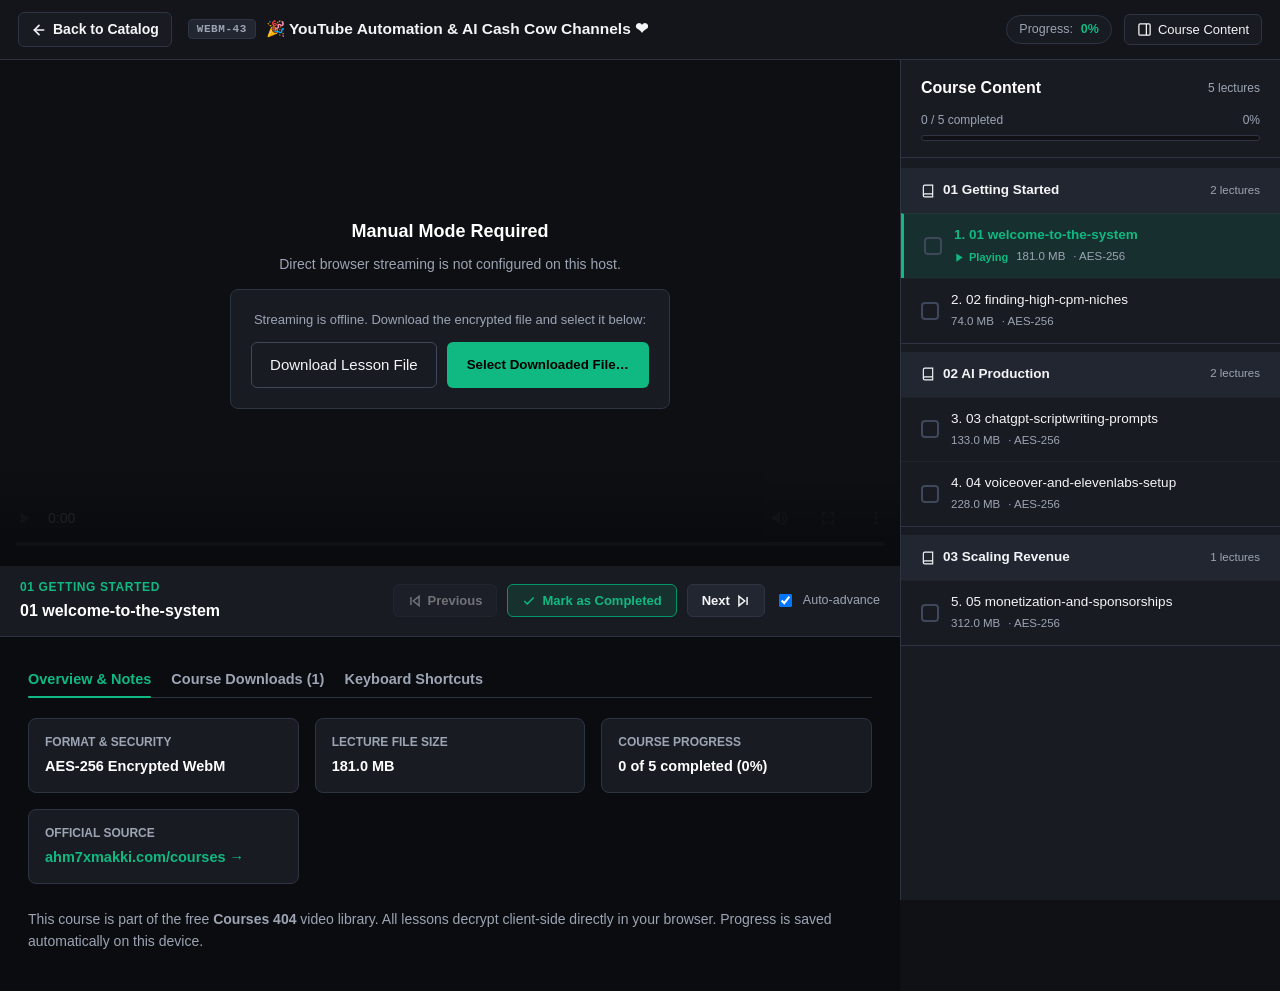
==== docs/course.html @ 55b6ac52 "Redesign library with Udemy-style course catalog, classroom player, and progress tracking" ====
<!doctype html>
<html lang="en">
<head>
<meta charset="utf-8">
<meta name="viewport" content="width=device-width, initial-scale=1">
<title>Course Player — Courses 404</title>
<meta name="description" content="Watch course lectures sequentially with curriculum tracking, auto-advance, and progress bars.">
<meta name="robots" content="noindex">
<link rel="icon" href="data:image/svg+xml,%3Csvg xmlns='http://www.w3.org/2000/svg' viewBox='0 0 64 64'%3E%3Crect width='64' height='64' rx='12' fill='%231c1b18'/%3E%3Ctext x='32' y='42' font-family='Georgia,serif' font-size='30' font-weight='bold' fill='%23ffffff' text-anchor='middle'%3E404%3C/text%3E%3C/svg%3E">

<style>
:root{
  --bg:#0f1115;
  --surface:#181b22;
  --surface-elevated:#222631;
  --surface-hover:#2b3140;
  --ink:#f4f5f7;
  --ink-muted:#9da5b4;
  --line:#2e3442;
  --line-strong:#3f475a;
  --accent:#10b981;
  --accent-dark:#059669;
  --accent-soft:rgba(16,185,129,0.14);
  --danger:#ef4444;
  --warning:#f59e0b;
  --radius:8px;
  --radius-lg:12px;
  --serif:"Iowan Old Style","Palatino Linotype",Palatino,Georgia,serif;
  --sans:-apple-system,BlinkMacSystemFont,"Segoe UI",Roboto,"Helvetica Neue",Arial,sans-serif;
  --mono:ui-monospace,"SF Mono",SFMono-Regular,Menlo,Consolas,monospace;
  --sidebar-w:380px;
}
*{box-sizing:border-box}
body{
  margin:0;background:var(--bg);color:var(--ink);
  font:15px/1.55 var(--sans);
  -webkit-font-smoothing:antialiased;
  min-height:100vh;display:flex;flex-direction:column;
  overflow-x:hidden;
}
a{color:var(--accent);text-decoration:none}
a:hover{text-decoration:underline}
button{font-family:inherit}

/* ── Top Header ─────────────────────────────────────────── */
.top-nav{
  background:#13151b;border-bottom:1px solid var(--line);
  position:sticky;top:0;z-index:40;height:60px;
  display:flex;align-items:center;padding:0 18px;gap:16px;
}
.back-link{
  display:inline-flex;align-items:center;gap:6px;
  color:var(--ink);font-weight:600;font-size:14px;
  padding:6px 12px;border-radius:6px;background:var(--surface);
  border:1px solid var(--line);transition:.15s;white-space:nowrap;
}
.back-link:hover{
  background:var(--surface-elevated);border-color:var(--ink-muted);
  text-decoration:none;color:#fff;
}
.course-title-wrap{
  flex:1;min-width:0;display:flex;align-items:center;gap:10px;
}
.course-tag-badge{
  font:600 11px var(--mono);text-transform:uppercase;letter-spacing:.05em;
  background:var(--surface-elevated);color:var(--ink-muted);
  padding:3px 8px;border-radius:4px;border:1px solid var(--line);white-space:nowrap;
}
.top-course-title{
  font-size:15.5px;font-weight:600;color:var(--ink);
  white-space:nowrap;overflow:hidden;text-overflow:ellipsis;
}
.header-actions{
  display:flex;align-items:center;gap:12px;
}
.progress-pill{
  display:inline-flex;align-items:center;gap:8px;
  background:var(--surface);border:1px solid var(--line);
  border-radius:20px;padding:4px 12px;font-size:12.5px;color:var(--ink-muted);
}
.progress-pill strong{color:var(--accent);font-weight:600}
.btn-toggle-sidebar{
  background:var(--surface);border:1px solid var(--line);
  color:var(--ink);border-radius:6px;padding:7px 12px;
  font-size:13px;font-weight:500;cursor:pointer;display:inline-flex;
  align-items:center;gap:6px;transition:.15s;
}
.btn-toggle-sidebar:hover{background:var(--surface-elevated);border-color:var(--line-strong)}

/* ── Main Layout ────────────────────────────────────────── */
.classroom-container{
  display:flex;flex:1;min-height:calc(100vh - 60px);
}
.classroom-main{
  flex:1;min-width:0;display:flex;flex-direction:column;
  background:#0a0c10;
}
.player-viewport{
  position:relative;background:#000;
  width:100%;aspect-ratio:16/9;max-height:75vh;
  display:flex;align-items:center;justify-content:center;
}
#videoPlayer{
  width:100%;height:100%;max-height:75vh;background:#000;
  outline:none;display:block;
}

/* ── Player Overlays & States ───────────────────────────── */
.player-overlay{
  position:absolute;inset:0;background:rgba(10,12,16,0.92);
  display:flex;flex-direction:column;align-items:center;
  justify-content:center;padding:24px;text-align:center;
  z-index:20;
}
.player-overlay[hidden]{display:none !important}
.loader-spinner{
  width:44px;height:44px;border:3px solid var(--line);
  border-top-color:var(--accent);border-radius:50%;
  animation:spin 0.8s linear infinite;margin-bottom:16px;
}
@keyframes spin{to{transform:rotate(360deg)}}
.overlay-title{font-size:18px;font-weight:600;margin-bottom:8px;color:#fff}
.overlay-msg{color:var(--ink-muted);font-size:14px;max-width:500px;margin-bottom:14px}
.overlay-pbar{
  width:min(400px,90%);height:8px;background:var(--surface);
  border-radius:6px;overflow:hidden;border:1px solid var(--line);
}
.overlay-pbar-fill{height:100%;width:0%;background:var(--accent);transition:width .2s}

/* Auto next countdown overlay */
.countdown-box{
  background:var(--surface);border:1px solid var(--line-strong);
  padding:24px 30px;border-radius:var(--radius-lg);max-width:440px;
  box-shadow:0 12px 36px rgba(0,0,0,0.5);text-align:center;
}
.countdown-num{font-size:38px;font-weight:700;color:var(--accent);margin:10px 0}
.countdown-actions{display:flex;justify-content:center;gap:12px;margin-top:18px}
.btn-primary{
  background:var(--accent);color:#000;border:0;
  font-weight:600;padding:10px 20px;border-radius:6px;cursor:pointer;
  transition:.15s;
}
.btn-primary:hover{background:#1fd298}
.btn-secondary{
  background:transparent;color:var(--ink);border:1px solid var(--line-strong);
  padding:10px 18px;border-radius:6px;cursor:pointer;transition:.15s;
}
.btn-secondary:hover{border-color:var(--ink-muted);color:#fff}

/* Manual decrypt file picker */
.manual-box{
  background:var(--surface);border:1px solid var(--line);
  padding:20px;border-radius:var(--radius);max-width:480px;text-align:center;
}
.manual-box input[type="file"]{display:none}

/* ── Player Control Toolbar ─────────────────────────────── */
.player-controls-bar{
  background:var(--surface);border-bottom:1px solid var(--line);
  padding:12px 20px;display:flex;align-items:center;
  justify-content:space-between;gap:12px;flex-wrap:wrap;
}
.current-lesson-header{
  min-width:240px;flex:1;
}
.current-lesson-sec{
  font-size:12px;font-weight:600;text-transform:uppercase;letter-spacing:.05em;
  color:var(--accent);margin-bottom:2px;
}
.current-lesson-name{
  font-size:16px;font-weight:700;color:#fff;
  white-space:nowrap;overflow:hidden;text-overflow:ellipsis;
}
.toolbar-actions{
  display:flex;align-items:center;gap:10px;flex-wrap:wrap;
}
.btn-nav{
  background:var(--surface-elevated);border:1px solid var(--line);
  color:var(--ink);padding:8px 14px;border-radius:6px;font-size:13px;
  font-weight:600;cursor:pointer;display:inline-flex;align-items:center;
  gap:6px;transition:.15s;
}
.btn-nav:hover:not(:disabled){
  background:var(--surface-hover);border-color:var(--line-strong);color:#fff;
}
.btn-nav:disabled{opacity:.4;cursor:not-allowed}
.btn-complete-toggle{
  background:var(--accent-soft);border:1px solid var(--accent-dark);
  color:var(--accent);padding:8px 14px;border-radius:6px;font-size:13px;
  font-weight:600;cursor:pointer;display:inline-flex;align-items:center;
  gap:6px;transition:.15s;
}
.btn-complete-toggle.is-done{
  background:var(--accent);color:#000;border-color:var(--accent);
}
.autoplay-toggle{
  display:inline-flex;align-items:center;gap:8px;font-size:12.5px;
  color:var(--ink-muted);cursor:pointer;user-select:none;
}
.autoplay-toggle input{cursor:pointer}

/* ── Under-Video Content Area ───────────────────────────── */
.lesson-meta-area{
  padding:24px 28px;max-width:1100px;
}
.tab-nav{
  display:flex;gap:20px;border-bottom:1px solid var(--line);
  margin-bottom:20px;
}
.tab-btn{
  background:none;border:none;color:var(--ink-muted);
  padding:10px 0;font-size:14.5px;font-weight:600;cursor:pointer;
  position:relative;transition:.15s;
}
.tab-btn.active{color:var(--accent)}
.tab-btn.active::after{
  content:"";position:absolute;bottom:-1px;left:0;right:0;
  height:2px;background:var(--accent);border-radius:2px;
}
.tab-pane{display:none}
.tab-pane.active{display:block}

.info-grid{
  display:grid;grid-template-columns:repeat(auto-fit,minmax(200px,1fr));gap:16px;
  margin-bottom:24px;
}
.info-card{
  background:var(--surface);border:1px solid var(--line);
  border-radius:var(--radius);padding:14px 16px;
}
.info-card .lbl{font-size:12px;color:var(--ink-muted);text-transform:uppercase;font-weight:600}
.info-card .val{font-size:14.5px;font-weight:600;margin-top:4px;color:#fff}

.resources-list{
  display:flex;flex-direction:column;gap:10px;
}
.resource-item{
  display:flex;align-items:center;justify-content:space-between;
  background:var(--surface);border:1px solid var(--line);border-radius:var(--radius);
  padding:12px 16px;gap:12px;
}
.resource-name{font-weight:500;color:var(--ink)}
.resource-size{font-size:12px;color:var(--ink-muted)}

.shortcuts-table{
  width:100%;border-collapse:collapse;font-size:13.5px;
}
.shortcuts-table td{padding:8px 0;border-bottom:1px solid var(--line)}
.kbd{
  display:inline-block;padding:3px 8px;font-family:var(--mono);
  font-size:11.5px;font-weight:600;background:var(--surface-elevated);
  border:1px solid var(--line-strong);border-radius:4px;color:#fff;
}

/* ── Curriculum Sidebar ─────────────────────────────────── */
.classroom-sidebar{
  width:var(--sidebar-w);background:var(--surface);
  border-left:1px solid var(--line);display:flex;flex-direction:column;
  position:sticky;top:60px;height:calc(100vh - 60px);
  transition:margin-right .25s ease;
}
.classroom-sidebar.collapsed{
  margin-right:calc(-1 * var(--sidebar-w));
}
.sidebar-header{
  padding:16px 20px;border-bottom:1px solid var(--line);
  background:var(--surface);z-index:10;
}
.sidebar-title{
  font-size:16px;font-weight:700;margin:0 0 8px;color:#fff;
  display:flex;align-items:center;justify-content:space-between;
}
.sidebar-progress{
  margin-top:10px;
}
.sidebar-progress-label{
  display:flex;justify-content:space-between;font-size:12px;color:var(--ink-muted);
  margin-bottom:6px;
}
.sidebar-progress-bar{
  height:6px;background:var(--bg);border-radius:4px;overflow:hidden;
  border:1px solid var(--line);
}
.sidebar-progress-fill{
  height:100%;background:var(--accent);width:0%;transition:width .3s;
}

.curriculum-list{
  flex:1;overflow-y:auto;padding:10px 0;
}
.section-group{
  margin-bottom:8px;border-bottom:1px solid var(--line);
}
.section-head{
  padding:12px 20px;background:var(--surface-elevated);
  font-weight:600;font-size:13.5px;color:var(--ink);
  display:flex;align-items:center;justify-content:space-between;
  cursor:pointer;user-select:none;
}
.section-head:hover{background:var(--surface-hover)}
.section-head-title{
  display:flex;align-items:center;gap:8px;
}
.section-head-count{
  font-size:11.5px;color:var(--ink-muted);font-weight:normal;
}

.lesson-items{
  list-style:none;margin:0;padding:0;
}
.lesson-item{
  display:flex;align-items:center;gap:12px;padding:12px 20px;
  border-top:1px solid rgba(255,255,255,0.03);cursor:pointer;
  transition:background .15s;position:relative;
}
.lesson-item:hover{
  background:var(--surface-elevated);
}
.lesson-item.active{
  background:rgba(16,185,129,0.12);border-left:3px solid var(--accent);
}
.lesson-item.active .lesson-title{
  color:var(--accent);font-weight:600;
}

/* Checkbox */
.lesson-chk{
  width:18px;height:18px;border-radius:4px;
  border:2px solid var(--line-strong);background:transparent;
  display:flex;align-items:center;justify-content:center;
  cursor:pointer;flex-shrink:0;transition:.15s;
}
.lesson-chk:hover{border-color:var(--accent)}
.lesson-chk.checked{
  background:var(--accent);border-color:var(--accent);
}
.lesson-chk.checked svg{display:block}
.lesson-chk svg{display:none;width:12px;height:12px;stroke:#000;stroke-width:3}

.lesson-info{
  flex:1;min-width:0;
}
.lesson-title{
  font-size:13.5px;color:var(--ink);word-break:break-word;
  line-height:1.4;
}
.lesson-meta{
  font-size:11.5px;color:var(--ink-muted);margin-top:3px;
  display:flex;gap:8px;align-items:center;
}
.lesson-playing-badge{
  display:none;color:var(--accent);font-size:11px;font-weight:600;
}
.lesson-item.active .lesson-playing-badge{
  display:inline-flex;align-items:center;gap:4px;
}

/* Responsive */
@media(max-width:960px){
  .classroom-container{flex-direction:column}
  .classroom-sidebar{
    width:100%;height:auto;position:static;border-left:none;
    border-top:1px solid var(--line);
  }
  .classroom-sidebar.collapsed{display:none;margin-right:0}
  .btn-toggle-sidebar{display:none}
}
</style>
</head>
<body>

<!-- ═══════════ TOP NAVIGATION ═══════════ -->
<header class="top-nav">
  <a class="back-link" href="library.html" id="backLink">
    <svg width="16" height="16" viewBox="0 0 24 24" fill="none" stroke="currentColor" stroke-width="2.5" stroke-linecap="round" stroke-linejoin="round"><line x1="19" y1="12" x2="5" y2="12"></line><polyline points="12 19 5 12 12 5"></polyline></svg>
    Back to Catalog
  </a>
  <div class="course-title-wrap">
    <span class="course-tag-badge" id="courseTagBadge">Course</span>
    <div class="top-course-title" id="courseTitleHeader">Loading course…</div>
  </div>
  <div class="header-actions">
    <div class="progress-pill" id="headerProgressPill">
      <span>Progress:</span>
      <strong id="headerProgressPct">0%</strong>
    </div>
    <button class="btn-toggle-sidebar" id="toggleSidebarBtn" title="Toggle curriculum sidebar">
      <svg width="15" height="15" viewBox="0 0 24 24" fill="none" stroke="currentColor" stroke-width="2"><rect x="3" y="3" width="18" height="18" rx="2"></rect><line x1="15" y1="3" x2="15" y2="21"></line></svg>
      Course Content
    </button>
  </div>
</header>

<!-- ═══════════ CLASSROOM ENVIRONMENT ═══════════ -->
<div class="classroom-container">

  <!-- Left: Player Stage & Lesson Info -->
  <main class="classroom-main">
    <div class="player-viewport" id="playerViewport">
      <video id="videoPlayer" controls playsinline controlslist="nodownload"></video>

      <!-- Status / Decrypting Overlay -->
      <div class="player-overlay" id="playerOverlay" hidden>
        <div class="loader-spinner" id="overlaySpinner"></div>
        <div class="overlay-title" id="overlayTitle">Opening lesson…</div>
        <div class="overlay-msg" id="overlayMsg">Preparing playback</div>
        <div class="overlay-pbar" id="overlayPbar" hidden>
          <div class="overlay-pbar-fill" id="overlayPbarFill"></div>
        </div>

        <!-- Manual fallback picker -->
        <div class="manual-box" id="manualBox" hidden>
          <p style="margin:0 0 12px;font-size:13px;color:var(--ink-muted)">
            Streaming is offline. Download the encrypted file and select it below:
          </p>
          <div style="display:flex;gap:10px;justify-content:center;flex-wrap:wrap">
            <a class="btn-secondary" id="manualDlLink" href="#" download>Download Lesson File</a>
            <button class="btn-primary" id="manualOpenBtn">Select Downloaded File…</button>
          </div>
          <input type="file" id="filePicker" accept=".enc,application/octet-stream">
        </div>
      </div>

      <!-- Auto Next Countdown Overlay -->
      <div class="player-overlay" id="nextCountdownOverlay" hidden>
        <div class="countdown-box">
          <div style="font-size:12px;font-weight:600;letter-spacing:.08em;text-transform:uppercase;color:var(--accent)">Up Next</div>
          <div style="font-size:17px;font-weight:700;color:#fff;margin:6px 0" id="countdownNextTitle">Next Lesson Title</div>
          <div class="countdown-num" id="countdownSeconds">5</div>
          <div class="countdown-actions">
            <button class="btn-primary" id="btnPlayNow">Play Now</button>
            <button class="btn-secondary" id="btnCancelNext">Stay on This Lesson</button>
          </div>
        </div>
      </div>
    </div>

    <!-- Control Toolbar -->
    <div class="player-controls-bar">
      <div class="current-lesson-header">
        <div class="current-lesson-sec" id="currentSectionName">Section</div>
        <div class="current-lesson-name" id="currentLessonTitle">Select a lesson to begin</div>
      </div>
      <div class="toolbar-actions">
        <button class="btn-nav" id="btnPrevLesson" title="Previous lesson (P)">
          <svg width="14" height="14" viewBox="0 0 24 24" fill="none" stroke="currentColor" stroke-width="2.5"><polygon points="19 20 9 12 19 4 19 20"></polygon><line x1="5" y1="19" x2="5" y2="5"></line></svg>
          Previous
        </button>
        <button class="btn-complete-toggle" id="btnCompleteToggle">
          <svg width="14" height="14" viewBox="0 0 24 24" fill="none" stroke="currentColor" stroke-width="2.5"><polyline points="20 6 9 17 4 12"></polyline></svg>
          <span id="completeToggleText">Mark as Completed</span>
        </button>
        <button class="btn-nav" id="btnNextLesson" title="Next lesson (N)">
          Next
          <svg width="14" height="14" viewBox="0 0 24 24" fill="none" stroke="currentColor" stroke-width="2.5"><polygon points="5 4 15 12 5 20 5 4"></polygon><line x1="19" y1="5" x2="19" y2="19"></line></svg>
        </button>
        <label class="autoplay-toggle" title="Automatically advance to the next lecture when this one ends">
          <input type="checkbox" id="chkAutoplay" checked>
          <span>Auto-advance</span>
        </label>
      </div>
    </div>

    <!-- Under Video Tabbed Content -->
    <div class="lesson-meta-area">
      <nav class="tab-nav">
        <button class="tab-btn active" data-tab="overview">Overview &amp; Notes</button>
        <button class="tab-btn" data-tab="resources">Course Downloads (<span id="resCount">0</span>)</button>
        <button class="tab-btn" data-tab="shortcuts">Keyboard Shortcuts</button>
      </nav>

      <div class="tab-pane active" id="tab-overview">
        <div class="info-grid">
          <div class="info-card">
            <div class="lbl">Format &amp; Security</div>
            <div class="val" id="metaEncryption">AES-256 Encrypted WebM</div>
          </div>
          <div class="info-card">
            <div class="lbl">Lecture File Size</div>
            <div class="val" id="metaFileSize">—</div>
          </div>
          <div class="info-card">
            <div class="lbl">Course Progress</div>
            <div class="val" id="metaProgressRatio">0 of 0 completed</div>
          </div>
          <div class="info-card">
            <div class="lbl">Official Source</div>
            <div class="val"><a href="https://ahm7xmakki.com/courses" target="_blank" rel="noopener">ahm7xmakki.com/courses &rarr;</a></div>
          </div>
        </div>
        <p style="color:var(--ink-muted);font-size:14px;line-height:1.6">
          This course is part of the free <strong>Courses 404</strong> video library. All lessons decrypt client-side directly in your browser. Progress is saved automatically on this device.
        </p>
      </div>

      <div class="tab-pane" id="tab-resources">
        <div class="resources-list" id="resourcesList">
          <p style="color:var(--ink-muted)">No additional attachments in this course batch.</p>
        </div>
      </div>

      <div class="tab-pane" id="tab-shortcuts">
        <table class="shortcuts-table">
          <tbody>
            <tr><td>Play / Pause</td><td><span class="kbd">Space</span> or <span class="kbd">K</span></td></tr>
            <tr><td>Seek Backward 5 seconds</td><td><span class="kbd">&larr;</span> or <span class="kbd">J</span></td></tr>
            <tr><td>Seek Forward 5 seconds</td><td><span class="kbd">&rarr;</span> or <span class="kbd">L</span></td></tr>
            <tr><td>Next Lesson</td><td><span class="kbd">Shift</span> + <span class="kbd">N</span></td></tr>
            <tr><td>Previous Lesson</td><td><span class="kbd">Shift</span> + <span class="kbd">P</span></td></tr>
            <tr><td>Toggle Fullscreen</td><td><span class="kbd">F</span></td></tr>
            <tr><td>Mute / Unmute</td><td><span class="kbd">M</span></td></tr>
          </tbody>
        </table>
      </div>
    </div>
  </main>

  <!-- Right: Course Content Curriculum Sidebar -->
  <aside class="classroom-sidebar" id="sidebar">
    <div class="sidebar-header">
      <div class="sidebar-title">
        <span>Course Content</span>
        <span style="font-size:12px;color:var(--ink-muted);font-weight:normal" id="sidebarLectureCount">0 lectures</span>
      </div>
      <div class="sidebar-progress">
        <div class="sidebar-progress-label">
          <span id="sidebarProgressText">0 / 0 completed</span>
          <span id="sidebarProgressPctText">0%</span>
        </div>
        <div class="sidebar-progress-bar">
          <div class="sidebar-progress-fill" id="sidebarProgressFill"></div>
        </div>
      </div>
    </div>
    <div class="curriculum-list" id="curriculumList">
      <!-- Generated section groups & lessons -->
    </div>
  </aside>

</div>

<!-- Dependencies -->
<script src="player-engine.js"></script>
<script src="auth.js"></script>
<script src="proxy.js"></script>
<script src="site-config.js"></script>

<script>
"use strict";

const PROXY = (typeof window.MEDIA_PROXY === "string" && /^https:\/\//.test(window.MEDIA_PROXY))
  ? window.MEDIA_PROXY.replace(/\/+$/, "") : null;

const DEMO_MODE = new URLSearchParams(location.search).get("demo") === "1";
const DEMO_AUTH = { configured: true, key: "demo:demo" };
const AUTH = DEMO_MODE ? DEMO_AUTH : (window.SITE_AUTH || { configured: false });
const creds = (AUTH.configured && typeof AUTH.key === "string" && AUTH.key) || null;

const API = "https://api.github.com";
const MAX_PAGES = 10;

/* DOM elements */
const videoPlayer = document.getElementById("videoPlayer");
const playerOverlay = document.getElementById("playerOverlay");
const overlayTitle = document.getElementById("overlayTitle");
const overlayMsg = document.getElementById("overlayMsg");
const overlaySpinner = document.getElementById("overlaySpinner");
const overlayPbar = document.getElementById("overlayPbar");
const overlayPbarFill = document.getElementById("overlayPbarFill");
const manualBox = document.getElementById("manualBox");
const manualDlLink = document.getElementById("manualDlLink");
const manualOpenBtn = document.getElementById("manualOpenBtn");
const filePicker = document.getElementById("filePicker");

const nextCountdownOverlay = document.getElementById("nextCountdownOverlay");
const countdownNextTitle = document.getElementById("countdownNextTitle");
const countdownSeconds = document.getElementById("countdownSeconds");
const btnPlayNow = document.getElementById("btnPlayNow");
const btnCancelNext = document.getElementById("btnCancelNext");

const courseTagBadge = document.getElementById("courseTagBadge");
const courseTitleHeader = document.getElementById("courseTitleHeader");
const headerProgressPct = document.getElementById("headerProgressPct");
const currentSectionName = document.getElementById("currentSectionName");
const currentLessonTitle = document.getElementById("currentLessonTitle");
const btnPrevLesson = document.getElementById("btnPrevLesson");
const btnNextLesson = document.getElementById("btnNextLesson");
const btnCompleteToggle = document.getElementById("btnCompleteToggle");
const completeToggleText = document.getElementById("completeToggleText");
const chkAutoplay = document.getElementById("chkAutoplay");

const sidebar = document.getElementById("sidebar");
const toggleSidebarBtn = document.getElementById("toggleSidebarBtn");
const sidebarLectureCount = document.getElementById("sidebarLectureCount");
const sidebarProgressText = document.getElementById("sidebarProgressText");
const sidebarProgressPctText = document.getElementById("sidebarProgressPctText");
const sidebarProgressFill = document.getElementById("sidebarProgressFill");
const curriculumList = document.getElementById("curriculumList");
const backLink = document.getElementById("backLink");

const metaEncryption = document.getElementById("metaEncryption");
const metaFileSize = document.getElementById("metaFileSize");
const metaProgressRatio = document.getElementById("metaProgressRatio");
const resourcesList = document.getElementById("resourcesList");
const resCount = document.getElementById("resCount");

/* State */
let activeCourse = null;
let activeSections = [];
let flatLessons = [];
let currentLessonIndex = -1;
let countdownTimer = null;

function setOverlay(title, msg, pct, showSpinner) {
  playerOverlay.hidden = false;
  overlayTitle.textContent = title || "";
  overlayMsg.textContent = msg || "";
  overlaySpinner.style.display = showSpinner ? "block" : "none";
  if (typeof pct === "number" && pct >= 0) {
    overlayPbar.hidden = false;
    overlayPbarFill.style.width = pct + "%";
  } else {
    overlayPbar.hidden = true;
  }
}

function hideOverlay() {
  playerOverlay.hidden = true;
  manualBox.hidden = true;
}

/* ═══════════════ PLAYBACK & AUTO-ADVANCE ═══════════════ */

async function playLessonAtIndex(index, autoPlayImmediately) {
  if (index < 0 || index >= flatLessons.length) return;
  currentLessonIndex = index;
  cancelNextCountdown();

  const lesson = flatLessons[index];
  const asset = lesson.asset;

  // Update UI headers
  currentSectionName.textContent = lesson.rawFolder ? lesson.rawFolder.replace(/_+/g, " ") : "Course Lecture " + (index + 1);
  currentLessonTitle.textContent = lesson.title;
  document.title = lesson.title + " — Courses 404";
  metaFileSize.textContent = lesson.sizeText;
  metaEncryption.textContent = asset.enc ? "AES-256 Encrypted WebM" : "Standard WebM";

  // Update nav buttons
  btnPrevLesson.disabled = (index === 0);
  btnNextLesson.disabled = (index === flatLessons.length - 1);

  // Update completion button state
  updateCompletionButton();

  // Highlight active lesson in sidebar playlist
  updateSidebarActiveItem();

  // Save last played
  CourseEngine.setLastPlayed(activeCourse.tag, asset.name, 0);

  // Ready video
  videoPlayer.pause();
  videoPlayer.removeAttribute("src");

  // Unencrypted video stream directly
  if (!asset.enc) {
    hideOverlay();
    videoPlayer.src = asset.browser_download_url;
    if (autoPlayImmediately !== false) {
      videoPlayer.play().catch(function () {});
    }
    return;
  }

  // Encrypted asset — check cache first
  const cacheKey = asset.name + "|" + asset.browser_download_url;
  if (CourseEngine.blobCache.has(cacheKey)) {
    const hit = CourseEngine.blobCache.get(cacheKey);
    CourseEngine.blobCache.delete(cacheKey);
    CourseEngine.blobCache.set(cacheKey, hit);
    hideOverlay();
    videoPlayer.src = hit.url;
    if (autoPlayImmediately !== false) {
      videoPlayer.play().catch(function () {});
    }
    return;
  }

  // Demo bytes check
  if (DEMO_MODE) {
    setOverlay("Decrypting Lesson…", "Sample video decrypting locally", 50, true);
    try {
      const buf = CourseEngine.b64ToBytes(DEMO_ENC_DATA);
      const plain = await CourseEngine.decryptEnc(buf, creds);
      const blob = new Blob([plain], { type: "video/webm" });
      const blobUrl = CourseEngine.cachePut(cacheKey, blob);
      hideOverlay();
      videoPlayer.src = blobUrl;
      if (autoPlayImmediately !== false) videoPlayer.play().catch(function () {});
    } catch (err) {
      setOverlay("Decryption error", err.message, -1, false);
    }
    return;
  }

  // Streaming via Proxy
  if (PROXY) {
    setOverlay("Downloading & Decrypting…", "Fetching lesson via media proxy…", 0, true);
    try {
      const buf = await CourseEngine.fetchWithProgress(
        PROXY + "?url=" + encodeURIComponent(asset.browser_download_url),
        function (pct) {
          setOverlay("Downloading & Decrypting…", "Downloaded " + pct + "% — decrypting in browser", pct, true);
        }
      );
      if (!creds) throw new Error("Encryption key missing");
      const plain = await CourseEngine.decryptEnc(buf, creds);
      if (!CourseEngine.isWebM(plain)) throw new Error("Corrupted or invalid WebM file");
      const blob = new Blob([plain], { type: "video/webm" });
      const blobUrl = CourseEngine.cachePut(cacheKey, blob);
      hideOverlay();
      videoPlayer.src = blobUrl;
      if (autoPlayImmediately !== false) videoPlayer.play().catch(function () {});
    } catch (err) {
      offerManualDecrypt(asset, err.message);
    }
    return;
  }

  // Offline / Manual Mode
  offerManualDecrypt(asset, "Direct browser streaming is not configured on this host.");
}

function offerManualDecrypt(asset, reason) {
  setOverlay("Manual Mode Required", reason, -1, false);
  manualBox.hidden = false;
  manualDlLink.href = asset.browser_download_url;
  manualDlLink.setAttribute("download", asset.name);
}

manualOpenBtn.addEventListener("click", function () { filePicker.click(); });
filePicker.addEventListener("change", async function () {
  const f = filePicker.files && filePicker.files[0];
  filePicker.value = "";
  if (!f || currentLessonIndex < 0) return;
  const asset = flatLessons[currentLessonIndex].asset;
  setOverlay("Decrypting selected file…", "Decrypting " + f.name + "…", 50, true);
  try {
    const buf = await f.arrayBuffer();
    const plain = await CourseEngine.decryptEnc(buf, creds);
    if (!CourseEngine.isWebM(plain)) throw new Error("Selected file is not valid decrypted WebM");
    const blob = new Blob([plain], { type: "video/webm" });
    const cacheKey = asset.name + "|" + asset.browser_download_url;
    const blobUrl = CourseEngine.cachePut(cacheKey, blob);
    hideOverlay();
    videoPlayer.src = blobUrl;
    videoPlayer.play().catch(function () {});
  } catch (err) {
    setOverlay("Could not decrypt file", err.message, -1, false);
    manualBox.hidden = false;
  }
});

/* Auto-advance countdown on video end */
videoPlayer.addEventListener("ended", function () {
  if (currentLessonIndex >= 0) {
    const asset = flatLessons[currentLessonIndex].asset;
    CourseEngine.setLessonCompleted(activeCourse.tag, asset.name, true);
    updateCompletionButton();
    renderCurriculumCheckboxes();
    updateProgressUI();
  }

  if (chkAutoplay.checked && currentLessonIndex + 1 < flatLessons.length) {
    startNextCountdown();
  }
});

// Auto-check as completed if reached > 90%
videoPlayer.addEventListener("timeupdate", function () {
  if (!videoPlayer.duration || currentLessonIndex < 0) return;
  if (videoPlayer.currentTime / videoPlayer.duration > 0.92) {
    const asset = flatLessons[currentLessonIndex].asset;
    const prog = CourseEngine.getCourseProgress(activeCourse.tag);
    if (!prog.completed.includes(asset.name)) {
      CourseEngine.setLessonCompleted(activeCourse.tag, asset.name, true);
      updateCompletionButton();
      renderCurriculumCheckboxes();
      updateProgressUI();
    }
  }
});

function startNextCountdown() {
  const nextLesson = flatLessons[currentLessonIndex + 1];
  countdownNextTitle.textContent = nextLesson.title;
  let sec = 5;
  countdownSeconds.textContent = sec;
  nextCountdownOverlay.hidden = false;

  countdownTimer = setInterval(function () {
    sec--;
    countdownSeconds.textContent = sec;
    if (sec <= 0) {
      cancelNextCountdown();
      playLessonAtIndex(currentLessonIndex + 1, true);
    }
  }, 1000);
}

function cancelNextCountdown() {
  if (countdownTimer) {
    clearInterval(countdownTimer);
    countdownTimer = null;
  }
  nextCountdownOverlay.hidden = true;
}

btnPlayNow.addEventListener("click", function () {
  cancelNextCountdown();
  if (currentLessonIndex + 1 < flatLessons.length) {
    playLessonAtIndex(currentLessonIndex + 1, true);
  }
});

btnCancelNext.addEventListener("click", cancelNextCountdown);

/* ═══════════════ NAVIGATION & COMPLETION CONTROLS ═══════════════ */

btnPrevLesson.addEventListener("click", function () {
  if (currentLessonIndex > 0) playLessonAtIndex(currentLessonIndex - 1, true);
});

btnNextLesson.addEventListener("click", function () {
  if (currentLessonIndex + 1 < flatLessons.length) playLessonAtIndex(currentLessonIndex + 1, true);
});

btnCompleteToggle.addEventListener("click", function () {
  if (currentLessonIndex < 0) return;
  const asset = flatLessons[currentLessonIndex].asset;
  const prog = CourseEngine.getCourseProgress(activeCourse.tag);
  const isDone = prog.completed.includes(asset.name);
  CourseEngine.setLessonCompleted(activeCourse.tag, asset.name, !isDone);
  updateCompletionButton();
  renderCurriculumCheckboxes();
  updateProgressUI();
});

function updateCompletionButton() {
  if (currentLessonIndex < 0) return;
  const asset = flatLessons[currentLessonIndex].asset;
  const prog = CourseEngine.getCourseProgress(activeCourse.tag);
  const isDone = prog.completed.includes(asset.name);
  if (isDone) {
    btnCompleteToggle.className = "btn-complete-toggle is-done";
    completeToggleText.textContent = "Completed ✓";
  } else {
    btnCompleteToggle.className = "btn-complete-toggle";
    completeToggleText.textContent = "Mark as Completed";
  }
}

function updateProgressUI() {
  const stats = CourseEngine.calculateCourseStats(activeCourse.tag, flatLessons.length);
  headerProgressPct.textContent = stats.percent + "%";
  sidebarProgressText.textContent = stats.completedCount + " / " + stats.totalCount + " completed";
  sidebarProgressPctText.textContent = stats.percent + "%";
  sidebarProgressFill.style.width = stats.percent + "%";
  metaProgressRatio.textContent = stats.completedCount + " of " + stats.totalCount + " completed (" + stats.percent + "%)";
}

/* ═══════════════ CURRICULUM SIDEBAR RENDERING ═══════════════ */

function renderCurriculum() {
  curriculumList.innerHTML = "";
  sidebarLectureCount.textContent = flatLessons.length + " lectures";

  activeSections.forEach(function (sec) {
    const secWrap = document.createElement("div");
    secWrap.className = "section-group";

    const head = document.createElement("div");
    head.className = "section-head";
    head.innerHTML =
      "<div class='section-head-title'>" +
      "<svg width='14' height='14' viewBox='0 0 24 24' fill='none' stroke='currentColor' stroke-width='2'><path d='M4 19.5A2.5 2.5 0 0 1 6.5 17H20'></path><path d='M6.5 2H20v20H6.5A2.5 2.5 0 0 1 4 19.5v-15A2.5 2.5 0 0 1 6.5 2z'></path></svg>" +
      "<span></span>" +
      "</div>" +
      "<div class='section-head-count'></div>";
    head.querySelector(".section-head-title span").textContent = sec.title;
    head.querySelector(".section-head-count").textContent = sec.items.length + " lectures";

    const ul = document.createElement("ul");
    ul.className = "lesson-items";

    sec.items.forEach(function (item) {
      const globalIdx = flatLessons.indexOf(item);
      const li = document.createElement("li");
      li.className = "lesson-item";
      li.dataset.index = globalIdx;

      li.innerHTML =
        "<div class='lesson-chk' data-idx='" + globalIdx + "'>" +
        "<svg viewBox='0 0 24 24' fill='none'><polyline points='20 6 9 17 4 12'></polyline></svg>" +
        "</div>" +
        "<div class='lesson-info'>" +
        "<div class='lesson-title'>" + (globalIdx + 1) + ". " + item.title + "</div>" +
        "<div class='lesson-meta'>" +
        "<span class='lesson-playing-badge'>" +
        "<svg width='11' height='11' viewBox='0 0 24 24' fill='currentColor'><polygon points='5 3 19 12 5 21 5 3'></polygon></svg>" +
        "Playing" +
        "</span>" +
        "<span>" + item.sizeText + "</span>" +
        (item.asset.enc ? "<span>· AES-256</span>" : "") +
        "</div>" +
        "</div>";

      // Click on row to play
      li.addEventListener("click", function (e) {
        if (e.target.closest(".lesson-chk")) return;
        playLessonAtIndex(globalIdx, true);
      });

      // Click checkbox to toggle
      const chk = li.querySelector(".lesson-chk");
      chk.addEventListener("click", function (e) {
        e.stopPropagation();
        const prog = CourseEngine.getCourseProgress(activeCourse.tag);
        const isDone = prog.completed.includes(item.asset.name);
        CourseEngine.setLessonCompleted(activeCourse.tag, item.asset.name, !isDone);
        updateCompletionButton();
        renderCurriculumCheckboxes();
        updateProgressUI();
      });

      ul.appendChild(li);
    });

    secWrap.appendChild(head);
    secWrap.appendChild(ul);
    curriculumList.appendChild(secWrap);
  });

  renderCurriculumCheckboxes();
  updateProgressUI();
}

function renderCurriculumCheckboxes() {
  const prog = CourseEngine.getCourseProgress(activeCourse.tag);
  const doneSet = new Set(prog.completed || []);
  const chks = curriculumList.querySelectorAll(".lesson-chk");
  chks.forEach(function (chk) {
    const idx = parseInt(chk.dataset.idx, 10);
    const assetName = flatLessons[idx].asset.name;
    if (doneSet.has(assetName)) {
      chk.classList.add("checked");
    } else {
      chk.classList.remove("checked");
    }
  });
}

function updateSidebarActiveItem() {
  const items = curriculumList.querySelectorAll(".lesson-item");
  items.forEach(function (item) {
    const idx = parseInt(item.dataset.index, 10);
    if (idx === currentLessonIndex) {
      item.classList.add("active");
      item.scrollIntoView({ behavior: "smooth", block: "nearest" });
    } else {
      item.classList.remove("active");
    }
  });
}

/* ═══════════════ SIDEBAR COLLAPSE TOGGLE ═══════════════ */
toggleSidebarBtn.addEventListener("click", function () {
  sidebar.classList.toggle("collapsed");
});

/* ═══════════════ TABS LOGIC ═══════════════ */
document.querySelectorAll(".tab-btn").forEach(function (btn) {
  btn.addEventListener("click", function () {
    document.querySelectorAll(".tab-btn").forEach(function (b) { b.classList.remove("active"); });
    document.querySelectorAll(".tab-pane").forEach(function (p) { p.classList.remove("active"); });
    btn.classList.add("active");
    const target = document.getElementById("tab-" + btn.dataset.tab);
    if (target) target.classList.add("active");
  });
});

/* ═══════════════ KEYBOARD SHORTCUTS ═══════════════ */
document.addEventListener("keydown", function (e) {
  if (["INPUT", "TEXTAREA"].includes(document.activeElement.tagName)) return;
  if (e.key === " " || e.key === "k" || e.key === "K") {
    e.preventDefault();
    if (videoPlayer.paused) videoPlayer.play(); else videoPlayer.pause();
  } else if (e.key === "ArrowRight" || e.key === "l" || e.key === "L") {
    videoPlayer.currentTime = Math.min(videoPlayer.duration || 0, videoPlayer.currentTime + 5);
  } else if (e.key === "ArrowLeft" || e.key === "j" || e.key === "J") {
    videoPlayer.currentTime = Math.max(0, videoPlayer.currentTime - 5);
  } else if ((e.key === "n" || e.key === "N") && e.shiftKey) {
    if (currentLessonIndex + 1 < flatLessons.length) playLessonAtIndex(currentLessonIndex + 1, true);
  } else if ((e.key === "p" || e.key === "P") && e.shiftKey) {
    if (currentLessonIndex > 0) playLessonAtIndex(currentLessonIndex - 1, true);
  } else if (e.key === "f" || e.key === "F") {
    if (!document.fullscreenElement) {
      videoPlayer.requestFullscreen().catch(function () {});
    } else {
      document.exitFullscreen().catch(function () {});
    }
  } else if (e.key === "m" || e.key === "M") {
    videoPlayer.muted = !videoPlayer.muted;
  }
});

/* ═══════════════ DATA INITIALIZATION ═══════════════ */

async function fetchReleases(repo) {
  const all = [];
  for (let page = 1; page <= MAX_PAGES; page++) {
    const res = await fetch(PROXY
      ? PROXY + "/releases?per_page=100&page=" + page
      : API + "/repos/" + repo.owner + "/" + repo.repo + "/releases?per_page=100&page=" + page,
      { headers: { Accept: "application/vnd.github+json" } });
    if (!res.ok) break;
    const data = await res.json();
    all.push.apply(all, data);
    if (data.length < 100) break;
  }
  return all;
}

function loadResources(course) {
  resourcesList.innerHTML = "";
  const others = course.others || [];
  resCount.textContent = others.length;

  if (!others.length) {
    resourcesList.innerHTML = "<p style='color:var(--ink-muted);font-size:13.5px'>No extra PDF attachments or files for this course.</p>";
    return;
  }

  others.forEach(function (file) {
    const item = document.createElement("div");
    item.className = "resource-item";
    item.innerHTML =
      "<div>" +
      "<div class='resource-name'>" + file.name + "</div>" +
      "<div class='resource-size'>" + CourseEngine.formatBytes(file.size) + "</div>" +
      "</div>" +
      "<a class='btn-nav' href='" + file.browser_download_url + "' download target='_blank' rel='noopener'>" +
      "Download" +
      "</a>";
    resourcesList.appendChild(item);
  });
}

async function init() {
  const params = new URLSearchParams(location.search);
  const targetTag = params.get("id") || params.get("course");
  const targetLesson = params.get("lesson");

  if (DEMO_MODE) {
    backLink.href = "library.html?demo=1";
  }

  let model = [];
  if (DEMO_MODE) {
    model = getDemoModel();
  } else {
    const repo = CourseEngine.detectRepo(location);
    if (!repo) {
      model = getDemoModel();
    } else {
      try {
        const releases = await fetchReleases(repo);
        model = CourseEngine.buildCourseModel(releases);
      } catch (err) {
        model = getDemoModel();
      }
    }
  }

  if (!model.length) {
    courseTitleHeader.textContent = "No courses found";
    return;
  }

  // Find requested course or default to first
  activeCourse = model.find(function (c) {
    return c.tag === targetTag || (targetTag && c.title.toLowerCase().includes(targetTag.toLowerCase()));
  }) || model[0];

  courseTagBadge.textContent = activeCourse.tag || "Course";
  courseTitleHeader.textContent = activeCourse.title;

  activeSections = CourseEngine.structureCurriculum(activeCourse.videos);
  flatLessons = [];
  activeSections.forEach(function (sec) {
    sec.items.forEach(function (it) { flatLessons.push(it); });
  });

  renderCurriculum();
  loadResources(activeCourse);

  // Determine starting lesson: target in URL -> last played -> first lesson
  let startIdx = 0;
  if (targetLesson) {
    const match = flatLessons.findIndex(function (l) { return l.asset.name === targetLesson; });
    if (match >= 0) startIdx = match;
  } else {
    const prog = CourseEngine.getCourseProgress(activeCourse.tag);
    if (prog.lastLesson) {
      const match = flatLessons.findIndex(function (l) { return l.asset.name === prog.lastLesson; });
      if (match >= 0) startIdx = match;
    }
  }

  playLessonAtIndex(startIdx, false);
}

/* Embedded Demo Sample Encrypted Payload */
const DEMO_ENC_DATA = "U2FsdGVkX1++GqjNKQ4G/XLPwXgSqObuLzp/vCiEPrSdo3MtMShdQEYVOQ2UCshd3LQZSPHdEswKCn3AZUI+OcuasJvSEuAiy4jG6gAqjjMb2n/zH/pIuNWq4hxslcpmoFH2xsjq3IjEdJAeCc0ojjiXXyrhQyL7xYE9FxNNvOFkenPWrKzdyqwuuNI5LBqPZrAw21/Ouo4sj9Y1G1Lks+qesZ1deYnJGI4OUZ3/PXj8rhBpCmOUA4c3JDpG28XsFo42+L9AHqxxsNuION6d0huNyyWFRozh1KOdGd7zghoty2PhTTaeA1qdBP43ERfGbUaoujxfPcum9gpGvEYVx9OiWZpfulc0eMc0ybAmERlXDYV7Uyn0UCH7DKEqOQznPJvhmTOG9y+NYTK8SDfgh8YHWgY+BACHfwjGP/o+h+u6rzfWbEP2nZ4+98s0ZAViXqXzPGxn7sh6ZHIxewMMKMfMoWgKwBjoCi5Ji5CwbiLy9XU6kqII50k/3yWrBFlpLzqeKGdQ2Hp5ULiFvJYR+k02rspC+VHs7dW+4YimPIax2w5zncTSv4m4tyT9zDINM89rVT2haWvHDV4XwLiJpVGr6DoZGyoTXWkHcWY2q9f8jfqjhW1TavWtVhQnrIw/F94PmUDcadF94bqAgD+es4KyuIvYPeIqiw6ZkWlW4Ri+GaiqqVEEi9lo6iF3kmzupv29BzcvdsRbeNrFBfGRSnJm+f8mXxLkmetFR9RGSXxgnsf08/H00BwaxmEa6hd6wwgL7XW1KrgvsFSGIaHQE6O6J/qStD6v5ccw1UuqynsaWeDSaENQ+1Er/BsCPfOwTI/cznwQytybeslPCMSC1lUWdhsAKP+ROu+i8KGzJcJGdeAL/WdqhBiLpn+R91UyQ0EtLYj1SvGf410l67nGWCm6FwhHalYB3NRuliwuJxMDmQUHMKCED8hWGtobOmsZPQjXI3cEe7+Wvt10g0BZLfbH9G8aqmkGf79tV1xrIlAu4ASTPokNoT4vjuSnuDKi4/+fYNt9Xo/+P0Fw4G0sG/E3orBX2V4uWXLtDklbd1STD4t5Fu5Ns8ofQP0UlO4qOGePpksmBsEuhZUhDKnsIm+hNGeAKc6npgNZQd9hcXU7myvzWozFAV+OTEQ8xB/DpzikLI/UvwaRv+hImiv5kBNoQNK2rEpEX6vkbEn6CBj2h6ZX5qrxlCHpzoqVOhZ/DfGHOG6TiS57pkj7XXnnKd1L2c+IcsvC4hHsr6XDeEBklA4weGOqg6AEX0Ed/C7U+uEgsk+1rQVzeJ1jLit+3rdam1BS3Ipw4m3972Nd4z29O9wSlKivLXL3St9sbDYgOVJZN2+Q1S4zaBffWcIJeZR6MM7G+ffxLbhEjEg5fDHCW0m+YD8oLxbTMn1h6WRGaP7K+UfuD45kKGkC8HCvIAJiLAsp3/TQsltQ739LnpRthaMXz/GXoWUtjLts6WTwE2IiVPQsn8AZVHXwRk7IJ52ZnLolwJdvBBzZIK+b7+h3WFEY+h4XYLO0GowTv7AxIPAMvD0R1yNTVr8s97X1RVIale1EFtMFQeLkMQALShf16HF24+0/UnYHm+c1ZpVTfSpO2e41mw+7R6uNTNzvg2AqwcX8NGCt2LksmAHMtbSStlvv8LceQpddkwNCJoJUp39LX9iHTsvy6qwZbsp5xqBeAALupQ1V6OIXpbY78oQtMmZsdhpEtaCkR2KPpUoEvIEO+/1TAd/DpT1/DJNjcRwwxboa67kVFS/hOnNC6v5AtOvMcERkDSKg1/rFCsn+CBInQNd2RoK/mjQxFUi94DtFKnt3HK6n6CmACfTXv7x+ooYOkW+c0si0XYZ63TH+wp3EWuI8aifmYz090h4THN6ZrGdbjvqo6/is5tm7AyaUgCZPhdMOzDLM/dU+akbT8ICDUSFkaJQ+Xm+EzKUOoK/TqIB0c6mSnhDxde/wBEzmNR7vridx+LNkDCWBT2Qs449VXz77GFmJErkqoYhwxNem5r4cBw1/MCeKHlRub9FRzLTpIPSjkgyQaMjDxye5QUNrUS+UBG2fTrp+gybVCJILKMc7WR0Oz/yntjTRBeM0VxAxrKp8pVUMwES3y+lVNAvhtM6jrS835jIprP7kugxf0eTCw1gIo47Uco3toP16My3hBWD9kS55quS5twqCXkpHf4+IWiIGtVv6t13G8LV15YlnKB/yDeIVASQmekd6YJR2UYoHpFg27RiuFAXFnV4C0f51hUaoSA/p01Hc0rsvVkqDMILb0U9yK19JO261nxtSsfEg1T/Wtkd05P/rzaTEIl6vsu62NGx3cII2kKblx4q+7I4U0BL2cJvF/iXDtOBQmSwki1V37xUI0EozMJlGwdV+wu/UFmrzaDSPr1S4Fp0Y4SAGeLftFRaTfEtywJOh/I/6gmuKqPzyP2kVlAvxhp8ZTwVZjdvkrRnJCrcJBQdVmuSxJtklSb73P7yl3av7pKglE5UCzMoTntfd8DUfdlFilZF+WvtFOof8YF/DQQbwfY9fDRP7V6fv9vxqW7jnr+pjKfHVpLZHTdPPpKJM0lV7Rx/XTaC8kiQeI5xoIIa7lwkr5AiCkXsp+kwXQauWllcHepB/xgyJNvt+iOU0eWUQZ+6lOc433J4pQ0eHtiTZrl6/Xb5ZGcj7Bn/WGznlIhUjMfIq+Eg6+asgbCAGeqB5a1nJjZe2S4UXoeZGfogGE6D+6aNHYjMcq+v4zAW3cKa+BuoHyas3gFYmbfUa3FD1+eAbCLY3x7cYT2oIwbs2ivyZc5nwnbO1mugiir4l4yXhQ9IHV2SvwbI7dkw9ehhLehuWBeEhIqr8amFsDy8YmQ797sTGW0X/9BiUYCrH/[base64]/7xFQxRfv54I7W/wObl3zmA4tOH5oiWZIx2zQO/8Sw6y1p3loJ0ySUj2N73INuLfxdVE9LSOZ/ej2Vg9rpi23z60LE3XM6oFDRUns02/EyfI3Hfe7Gsren6FxAFeZcxY2q3TCJnO/J/A8xQ7O+wRLKRHqgzAZ/f35qJuAxrqyMAw5F1JocnpivuQs2ioa3Xa5vnij/dlpsW4ZH0JDKZ6G5Xetj2EwcWomqSmE0ylcBfkOdrcX512PPKZu/edEFqhxMA2f7LNmtOwtcgsWEWTTluwbXVs8knLO1Cb8Bk4LlU2LxaP54Z80dZyu265VwOycHfxlIdpKipI1aDyQNa7+t2F+jYuYYa4dcjBmdcnddwcV7O3/9BFTihicdgGOVoXlVIkohIiYflfBtwpWMeI287S5PuCntif0FISE/fBZXm0UULSPQYWBY7us2YygmFtwKJYSMIN84qlHw4E6odjgP+URCQ/4UEJ93g6oDijCYg9cwMiCsOSaRmybp1YYA/uPqdcNyRpt47CfOZMY28rRfIssY7UBHDpkKwOTswoUigBoDd3jpx2WeQBl1BXSoBs6wsoYkLl0KUYnJq5X97PhZf6W6DrBNvyCw7AyCujOpSUvQHqA0WZSc7Lqnz7z/Ie+gfDnffwAiYw7ID5rZi3OhrGpuAtWItgDvXxPTrf7irQJuOnywzbsjKIhhXimp34m5EtOUBngqIu9mOsr3/HBGyyHX6pRt+SGAYZCTqxJlM4lXVU0hO6Jdb5jD4N6fxBu38GQnmiBMb2Cd07mMiWDlJWymwnKIVJ4BYlH/n1cng7oUuDimtzy1AoaGWDiPFnk21N1CUcCjlDN9IpfXeQc9ZcFoOmHSEcuM+KMuWl/H5e8SK+VEymgUWW9EAH/gql4R6Pm9iXGHtRrAGNKl6bKYUcCsrvKrZ1da3yge+uFGSptuZrOIvsL2S43kM1/RAmDMz5UEGXHbi0/vUae+tPwIr3TXTWn7oWlhD61TCvxkOFOmgfoJ+YwqtwxagIq9yRV25qcFLBiF5ZiC+fLQ4PATVjs8ms1+dFfVFfOkUjclR/RdllzLqwyaLh3n7Eg+LKYih5xWG1rkCbaohBUydAOjl4W2vVRHNScDkbJU+zc9Rfe5yqY9kDPSwntE/mkjm9hgwt6tpAZXjRuFcykBOHYMlYpIjL1cBuiUnBL+Ar+E4Qr5ARpt/3oNZ3lUMi4rNfJy7rMa3MuJ0Sz4Oy/S/B20FTT64UpKm3feZOHcesfGVeafhCqKq9Pu3OXKY+JN89bWpnB4lvLWbjEzsihcC+hauWgvRySTnhWP1T4J+jOcH83hg/GFVMS0sDMF/DLWfHCjoDrD938f/QPnoQXJkXxvk+qVD2hWMMRD1Fv63Re+SKizK3ZKQaNKhyQFOEVxFzrk+JdjByLdeX3avkeCuFqy8e0K+QlOQPFLlixmSd0Qb3t79xFsjno5koS4kqq6zXITlJLG+iJXJGTFw4VqXV3sQ3QkzFk/kGf52kYdSX5gWGF9iC5Uq18vPEH996gMIpKH3gKAsxG/HMn0rZhzChq3fGwJVkt29tuzEpe+WgWog1dC+cUN3lsEnxUfA7Yos4iah+gJ/KGyR6I9F9nNauhiLgCVxz9QqbfvOIAYriS54+ZwALzuQG3acx4+xMAGZeKgEUZ7T/1gfeAjkZCrRcHTJfnvqQIfVZshVZJNXR95gJ93EENTRF7ntPWhBaTppvgsMxhAsfjyVaW/o6aX2DdwtDaEB0Ao+J6B9FcNo5qsulko5VQ5ivUqCcIL3Nvh6F4tbul0fJHedc/YcDXuxD2zfCzYdg8dDc1CUl41CGJKXrS2vCZz/17jWGdCcSzW3NnsAxRmhnzPK2t9CctXBTt0TOSq/UOyZRfCrQIGgU18A+strXFzsL+5VkvK0ZzawxYooP90oSyekBgvTkRjFSGRT+yUcus2ncAfK47JEpDbcheHxYDoTnk2q+e7EvhNV+NAii4XrvNQE1yeQbUkjpgmz0ST4hQ5J5f1AshmP1TUqQVBkaEfEEQD6O/Tc3aeBtDLSH5um5teGzPEfMB/I1Blk6J7c5tK6ZOtRgOmsryB4S48YZw6QFqjOGdjzxJt9zUkUQ//ExW/p7yEc0AOqzJnnT3RBA2CxwMFevlXgEhm7pA/Zl2T+D7xVUBaUam8oEf694lwzyF/kPRwVLJJ8uPfZ0GlBP0c7UsU8Fr2u71HSO/Y9Owz+q0cscWewjUZdXqNGRRNAUS3hWAaocw+2U9iOabtlvrXrQNrEIZehMmzajg+YejZ3KX+IV/mpQ1Hx87Hs1oEVjJsqhk0RbG13E+vYMx1nupjeK58ycvurj21vdxUowbiSut5QRiOioWRZT939izr4S38AZhz6lMTQaJWgXXepDgRzyva0y7HcvDEjchbCEfmm4aUFIjH6k58WBIAJkAUamUd2eHpVqep9L5W6oCJ5Pn8/9dgF+rPncnm8TqgT6C9HB7mAEbDXJuFekouCoBDjhjlrfPcxZWmckvR8SufVqS+kqGZlZMfuJUwCjMgZ9r+3M1v9AO8z7JCW0iSk/BJa96xbrkD80/wm7SVfR/P9HzKydAAlWsbD4dT8awQIx0p7LCJ9aXjLOSLPk6qlce9pYAzDQqxFufHi+nllQfhJP0mM0G9Jy/knBfCkKBeoAuR69ia5mgWGcph/5D/PNpeikaCeDApBrJV8kArAdynmuKn1/Degg8Kuz3TE1KTj9Go65PldAKqHuDS4DUnyEG7i3r2RFc5eypjwBVNxmkyayEe2+eAL2U0y1RxqM+OUCdh46oRfGcCOGYzzjFvHLhIFU4KrCaBpyGeIlHAmhJLleGWgP/23z7M3Ir43Pyue9ERS/Ry06nt2bt/j+IoY5C44+nVDqVjYlDDGdePnnCAodI7V0Ewsqy/FyiMR1nNkU9p1KmopAKn31Ucr4ZXfU1GoF1Xl27rUpzxaUG9El3ZnK65Uq/WoZgOdQfzH3nzPyxxL9KdDmuLCMnTHApW+aaVBhyYF7fkc9bsKqBLNM0ojdVC2GEdP66+bS7ArfqFS0MHUAKITCxMzhx07Z+yYh76y9QyNUQepl3GpCCLTQOZfaodYRoVgjlSS+uFvF5rqh8DCKbMQaZHJsbDp1chREvlHfBy4qTsqtF+y/W/dXMeZ9SAMNwU/9G47EQW66LonVNl7InQHPxCfS6hyBWK6vdQ2d2F7uVso9dY79cdI95zKibgTL7fgmWdRR046I6L31NzrIUIE4UosRAHzqgpMBlsWgr8NA6ZIygoLr4WIcju+Qy0OHr2c90pxHZEMkpo9/MYYK3ZS+oheDlDmHL1vRNAIC/6EwaMU+lrmOw8R0gFMvMg6oclttz1g+WqHTQaSmw7nKqUo3pSt4el3IbVfcB2Tq3lwXu7T/wIAHhOwiPMPspsErWabMaEsb4QgHWGAMs8+t7ZeIHQX1bRJrbK4WbCZ+Yrz65xxUkrKYqmkOK7oLUbJA+GtYVpTzpEY1MfTGhG5op5wis1ZJa695nVC9AoGIwZVDAYR34xefYq+KbhFGAGYPPecqheEifCxR7KismGBFyd/90xRBt5ZM78Uzi852jXiVOFJZfoWL+BEOwgDLZrquvsn6zSjl1RYHzscodTz/d7HhRJdH1J2tJEN/m4JhC/jzErLKGT0Ideks9UwAWRQv9Zn3NFCQsvGwzfinS5H4J9r+dy2sPu2ir12W0eqK4FhNiRBvXX0RWbb+ToFA+GRENT7eZkQEiqr5AbEMPskA/S67P3xVfiRVBuIHEUtN4ws3V/Z0MO6m2GBMo/[base64]/1n6DYrJ3LnZGoCQF4oPAHpi3+6dsatcOSgnH3z+G7rSnA1kQfc8bYUcthBaDOwv3O1nhqJ4kzIwjecpdQnBJXfse5jYDiieSmTUkn1E75gpD731pDDBJ2nI1rLBwhudoIJvKCGoO67P3J4Rndv5VQuKGr2JB42sk+5afbswKT/u84lv3N9CEIG7xaKQ3lAVmHqiZNz3fPF4duyfV+3xEZD23R8aHHMMT7rDZgvzdYdUob7PmxUD6nWo9vbFnQ3Sk07cOSkZnYFXUWGxOoh5bl6WguJ6iN8P+1wVabPT04PZkJD3iEGYRjXvuc2NFnZwcUyGbGxN3dqJIt4Bi26VAFHgm3vAvvaWB/1ATvrXtLf/FkG8D2ZLSet/VPg0IYfWHCJs6ZJki3dQkG0PNWvN8ow5rdOSuFcE8aw7VkgqO5Pfpv/AvjuTOA6I17ubOO/8VzzzOCvPVNcVSIxoWHp40v/9rLfKyaUEuL4J/yv8RCGVbDxvLroAA3+xe+aMJeBghiJmzUKpsIi5QaGmKBlshd2NQcM1J/xBOKrz9lf7p1RnwKaIlvp+hGnP8IBNQUqc7qXS3vCFCu3KE5CR+9zXNNJI2bUZG7SVUICSsM8K/yoqoYAhcXpRNqPIX1/V4KzDqq3+THDf4Qr7RYc0dZmvSPTtqa0eRyZ5frX313T8xXrD3ErcSy17mvla7uss1vSXZZ2gXNX07PREZVeF/0llbdTKUphLbFKgI9zBdA1/BWdJyfWc3/[base64]/Cafv6EA8W81k9STInSFo5cj9d0GV6wHlcBBtxUIKkeVU7CVkitV0P29x5G28ZCKK1eYNqG29bY3slRRlmZyKOMfgNHPSc/5piBJf4LNyGQm3s2Yhtb1aiEhOPmKSqvGw7AeHeDYnJ9pMd8ZiKt+7HgDIRDcYBCxQ6NRKKxNW8VYK8tdDRSc+g3Gxm55pZ94NJALEWfVfpEiKb0C/UyZ6FB4e7c4sBEkBE4qXJuDxvhPK6GFOMR7KNWbrRaf3MRJqHPNfDCWf8xx+E6OP67tM80mdgFY/wUCB/TSPsARTm8av9orGE4nHpZTOYW/[base64]/bsckjQFoHGmKnsAt/IhbHWMvxejnkPW9b/nBproWiULyIK4qxEbfNV0wKMWp4GITUQXn/wlPK3l8SPzUsdqimqhRLYjaFraqrUoK5vRwVc6WQiDSHl9NUQgnrkyjsDSm0NvJ1fzXb4eSEQKHdF5xXOb2BAUnh+tFxEg9tFMC+OEtHIJNF9I9uDvUfFFQ//OozF+B9bF9mT1JGZ2lLTq2PmvmOGYMkQ9MOlALVES4szGQrmZTyns7xy0ck2uCgbYn2iZd3Y6ks82VzfJai/vLw4pOk6sSNKHLTgAAKWgE//SNZ5zw9ldLPa6RFADyQdRtK4msZKKuL38nxnaMJv0IhE7qrRmXpmpvYc+ss6ETgyYft89n0UkgB7IDmHuSom3SyoS75JPVsQwHSGXxMhESX6mK7sGdoXfORWRjvDE2rGu7kmPXXQL2gzuJr6Ub0//ityqG0GGrY7VPxA1k7psI891KhU0ELm2t89PWN7vL5z68BUH59nsA/[base64]/oaNMjasxVqdVBYet3rqseGGwSaj5oLpsBf+bVdAzhaqGEKiDeX3Q+iqkoWqDo/6+H14R+eSdbAJBxi1SW0422vja1+D6QsG2sHRThDUJqpFga/tjs3QdpM4vxxgbWwYRfEnyIOGl6c898o5m6bGf/na13BaV2+TvcYxVkQkYeRPVDKO97oZd+on5BAUT2YEgkbNmoLG10K6pwM/FT9i6eJiuuYqLywtysdH731NlGH016j/7LzJmjKFlI5fMwm9yLL5bj/ILQD9ib6A3IgxaRRzXiJlouFZJLylX/l8CXWaYzrH9tYxCMeeteJ3oVGsDkn0ckRye/0hpULp8fPnm4Y4vTBOOMnwDioYo/wu4tPqc+zP4eLRGZ6H+h+0I062+W+AAKwAuVI0YgU0VPxoCsmoQ7/YBwpq/LlEqek623xqnpyKxJDJBO+n0MZSJYbhKDPyFxoSCohMze88tZdstPqUcFhUmNFxqkfO0B40fXniAq3KaycgZ5FzNL7zcW7ygXRX93EEQJVGftyf3ZKqsqkh2Z92Snp795O8pn1GB1gTJnCbFmzAdZsTBMhwzy3zoHWFFaPsGBso/[base64]/CM63AQgaLmPlEeKmXQQ4j/3DPZS1FQvRjs/q8EHuPTyvei2fE2uLv9LfLlax8W06vux7+Y0/PG3R6Fya0AZx7QdOor4cAHqvkCg5CFMiB0dO4YgaUumy3Etxfvjwi5d2QlV5392A7/xsA8xiEMUoyiqUHs6WwhF4EP5M5LDsBdTOo5lrzhbyD9PsWZ3bXFoRtruHSTVKWm3lJ6rHnz1QltA+b0iKthUXmmlx7b5rKt32/uBUn6KuQM0DaHMUmvQHIjMOCsQ0NtWXz7qlSQtU85Qmb56f66mwy9Rbjq7uQjoUGGoOa9a4e/9NEU/bWMNc+krUEht852/[base64]/3b21S/5Jhk4WAjHDW5lDRFbP84hG26ZKIuJ0HXx9n1D63TvyPmNywik+Ykijz3qxDqqptDYYWwjh6a2Qfs9wmfWIZLzeakOLxfFDrydC+oathkunIBrFsCoIZ58+yV6g4yG/l7W1hAvMVJkRSf+XEAjVFnME0MI4pfionl7atwLMQ9lCfJOPKeLHMvGrdYV/rvCgyWbNSLRAnDRmd1ocYVqUOxA3B6dOTtRL3S49VWk6u0u/36Bfm48KV6bR2QbvMOLf+AyrJFUqIrN9u9oT7Kez6F6rvdgFPCTHPDR+4P+m3U+lEwQNqfQ63Aa0O++CjV7rEcH86YUkCv2OKVp3n/L3FFAxnxHSXmtPiJ9vs5LzOAKw5CUeXR0A4041Wy8Vd9CF6ftxvRHL+zVkSQrvG5+SheF2daY+FYukK6Qjt7PvbbKJHmUdadKAnxVTEfntkTh4ZWJzX0H/yQ/zQ1b50G587pGfrZOgZFefiSPbFbuL3TPu1SJ9c1u4Jf46xSi+06XQUCmZ34p3HzKzvAmSl9YdvWZiknkjen9bNE1Na2I8lVgqEeVbLxE5UN6djisRqzZIrAHhpDKSXxfBzQr5U569IWVQfbnLCnjEP4x0B+p//GayfjM+nonb4edN2zcRHjQ4oOIByvOA3s2JPPVp705YsQS9v32VmfY0kU0SW5TFEXRA2u51u9xH7TxVecMtnAH9L2p/5pDRKpcRXtS9d7KowfzygLPhyY/[base64]/+2WupGHWJtUx5jBzT2Dgh/75CCA9QGUx8GK98yfKL1viqTUTBDO6+oSWadtEBNfy2KMNSLlV2/ZhSlirnFlWr9mMiMWA25Wktf40PU5tWNWJ3DK1+Xsw2BnJ8LcLIvgUzvfmAD6/[base64]/ztoGTkin9PDeLsLRPhNF5L53NOal0RqPtgw7b8HhDthmsOgLg5IuR6DvcAvUsHOfwb/7jPEeW72XrfY12Z0l6B286+wtotPhcnU3I0NtU8PBVp8gK2pjU1RfAYuvzdwSDK5V9b9d46y5ux6ilM/IFfUkfkyy0AT/[base64]/CE3ooJyPDzr0qBN37c1hjpz+Bavn+gVErMCTivQTNCLwb9Hpw6Lzd6NjuUy+/aEGja6GnGOq+tPSNj0rXbVWm1cUreWuuTiKT9a15n9EE0PWM716LxURMw84KcnTstmetVIIggjcHKdu1fiWSRXhQHPjs/3DBOLyLB8LaUz5jT39THXEouXH6KsQdD51haXZMOVSDAx3SI7PzO3Y24ARm/MZkrf2LPnMQRhRuBAiWL3xkCcyxBHxiuVY46+c1nMmBmpTaw21RC/xzdZb3QTtYAy3w+W6+1pj3rzTqMm0KjQw1XR8ztbBqQXEExykW3k2tjSZZC2SkpghLtvhqQKfkklaaaQgaF8676flRsM9YnjdaM7MdTusDmy/NuWqvIHz/CCgF4zdCRQ101XOc77nhd8S51iBGAmmcEMtokbEtDpCuEZZOksQmguwrMfnil+QpZPKcug64odpMulhaAp40RgZB0lSfGKkzi7zMAAamf+6AXf/Z+dCbXP4hfQARBx6e/C47sCrE9syR4TeiUUez/76vMgVKVY2t+q09Uc5z/0ApAnp+33seg9ZIo5O1+PXuDECnnLypq9dhWbtlAKW44rB6Cxhqz9TgZlxftUxGIFcrbDvuk2mo1m2McoIchxvn9V4MDJtqK2aA6RL2DurER7wv3Lar35fghDXiML15I2dV5pa/GUPN3B42c/4trmr0bIfGsbLBjAp5a7pEeZm/KtcTwEaUBrhdmKnDnpJYV196PLtR0ZjDbrz8OBOY3X+M/SP5ueiyYY8LNTyT/PJWyNFgK9tZrhnS/moui11YE33wlGIMiwl8W0UKd6oye2lM0bbAmd0XmOIteSHjzVd6Nad9t+Wy8KcTC0gbJqNbAFkr8GFc0IJxBtxIZ0gpfk1l63RtripvCFixGO7xPlwVqKjTbGR8BkZdTZQSkK9NhhV6t3iKW+vxINuy5JBLhA4IZOHi0HegGBdvvll47XPnB7W/9fEtyS+sdoYUrXSgojr0+iQOjvI16pEJGbMPRj2z2LL/lD/aZn8xaMydhuUhuGFvDssppgpgVB0Ivisj/v652TMv68yxmhcQqDIdkm/KdL/3hln7+jdAknDrqHPW1xD4hGv9YC07wtDt1h1dyK5vZJT/saiGHQ91LMcxzZJTrVpFz5guzi6Xc9AEeyia9PeYifabKcpgXvA8DJt6bKZFNfeKpZJkPN5rlAOM+TWb7Z/9a227MC7sWVD3m3gnzFhjIdPzk++q2gwsQRgVVWW126PJk4yMGPJkKS7pI0Ukzv5jpSWQYkhVHwip74F1hZo9Ut/hfDgUDrXbUahMd3AVOvpgWjqmbl8vmNJ1vzl+lPNF3QNQwfz+mq3OorBsqHfRVI2T9+ORB2QSKOouwfEcg4ckxRVcdfovD8oeV/B0eiVBUndkcA2bW6+KZqEQFE4dGZY/7qNMivYO4ph7QqNlC6Tmp2RNXbeS3aYnlyymJQE9IPC8sUNW/[base64]/4m0ZWMzFgKBHa38IhH+fhCbJ9dYERw/BU2aQYdr76WVrv3jVLOuisSAkv/[base64]/kYtGNh5dYUOOnapDjhFlrnMJ4JmxG62Vwz/b8asqwacOlqKsoU5IHVpckxEWpDFpAnyFbXoWCyQdCKe1vqKcR2vSN3IEDpx4WHi8yTw+Hxb7anO/49A8oj5XgNUWhfXIBE85I+X3tZQyPEbw7f8amiJFyKKLMTz0UEAXg9ez4/GyCrPTTyiOUyOC4vMeNbj2M/grK+1X778y8gmOagV+tqhaS1Fg7MHwVQ0r9swN/m71Th2gNeQhH5zllEbCBPIrAQZhdHGNayKjazq2Z4ZaTRfE+lI/K6rQSZXRAIdZ+Fi+gt47p4VpuVTDqhNTNWWEfyWyufAltIhVN0XkOYqka3UpOoTzUKydQ719yBl1nr6ao6DwRDdy5c9q1HSKHWnbfcwQRX+20LgC+H/ttZhQDtqIMRHNByCY9UGH0k5Dmj";

function getDemoModel() {
  const mk = function (name, size) {
    return { name: name, size: size, state: "uploaded", browser_download_url: "#", demo: true, enc: true };
  };
  return CourseEngine.buildCourseModel([
    {
      tag_name: "webm-43", name: "🎉 YouTube Automation & AI Cash Cow Channels ❤",
      created_at: new Date(Date.now() - 3600e3).toISOString(),
      assets: [
        mk("01_Getting_Started__01-welcome-to-the-system.webm.enc", 181 * 1048576),
        mk("01_Getting_Started__02-finding-high-cpm-niches.webm.enc", 74 * 1048576),
        mk("02_AI_Production__03-chatgpt-scriptwriting-prompts.webm.enc", 133 * 1048576),
        mk("02_AI_Production__04-voiceover-and-elevenlabs-setup.webm.enc", 228 * 1048576),
        mk("03_Scaling_Revenue__05-monetization-and-sponsorships.webm.enc", 312 * 1048576),
        { name: "niche-research-template.pdf", size: 218 * 1024, browser_download_url: "#" }
      ]
    },
    {
      tag_name: "webm-42", name: "⚡ TikTok Automation & Viral Video Blueprint 🤖",
      created_at: new Date(Date.now() - 86400e3).toISOString(),
      assets: [
        mk("01_Strategy__01-tiktok-algorithm-rules.webm.enc", 96 * 1048576),
        mk("01_Strategy__02-viral-hook-templates.webm.enc", 110 * 1048576),
        mk("02_Creation__03-capcut-speedrun-editing.webm.enc", 145 * 1048576)
      ]
    }
  ]);
}

window.addEventListener("DOMContentLoaded", init);
</script>
</body>
</html>
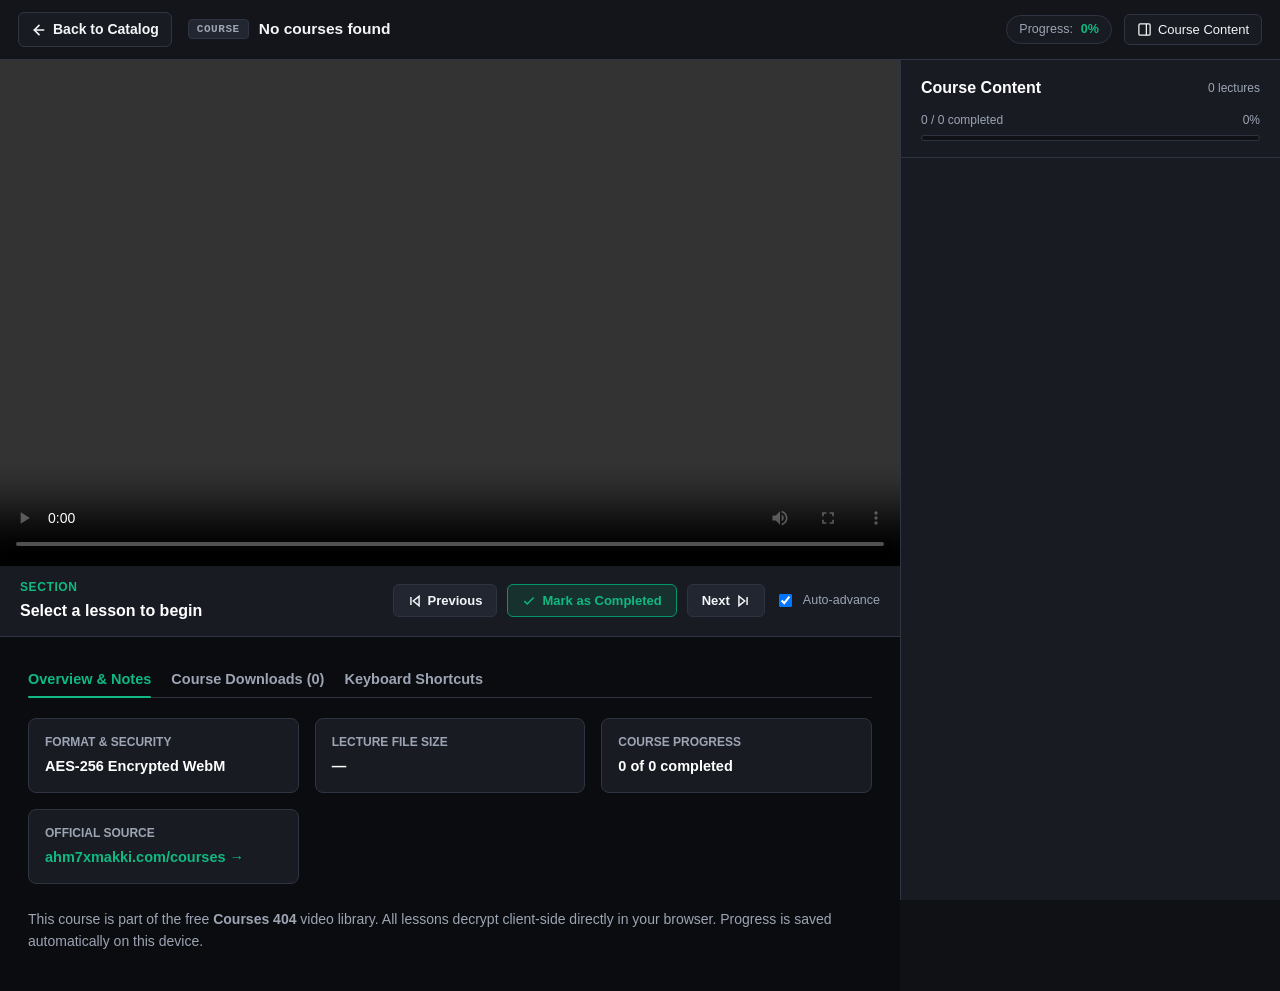
==== commit dd584155: "Fix library courses loading: add User-Agent to media-proxy and API fallback in frontend" ====
--- a/docs/course.html
+++ b/docs/course.html
@@ -1019,13 +1019,30 @@
 
 async function fetchReleases(repo) {
   const all = [];
+  let useProxy = !!PROXY;
   for (let page = 1; page <= MAX_PAGES; page++) {
-    const res = await fetch(PROXY
+    let url = useProxy
       ? PROXY + "/releases?per_page=100&page=" + page
-      : API + "/repos/" + repo.owner + "/" + repo.repo + "/releases?per_page=100&page=" + page,
-      { headers: { Accept: "application/vnd.github+json" } });
-    if (!res.ok) break;
+      : API + "/repos/" + repo.owner + "/" + repo.repo + "/releases?per_page=100&page=" + page;
+    let res = null;
+    try {
+      res = await fetch(url, { headers: { Accept: "application/vnd.github+json" } });
+    } catch (e) {
+      res = null;
+    }
+    if ((!res || !res.ok) && useProxy) {
+      console.warn("Proxy releases fetch failed (" + (res ? res.status : "network error") + "), falling back to direct GitHub API");
+      useProxy = false;
+      url = API + "/repos/" + repo.owner + "/" + repo.repo + "/releases?per_page=100&page=" + page;
+      try {
+        res = await fetch(url, { headers: { Accept: "application/vnd.github+json" } });
+      } catch (e) {
+        res = null;
+      }
+    }
+    if (!res || !res.ok) break;
     const data = await res.json();
+    if (!Array.isArray(data) || data.length === 0) break;
     all.push.apply(all, data);
     if (data.length < 100) break;
   }
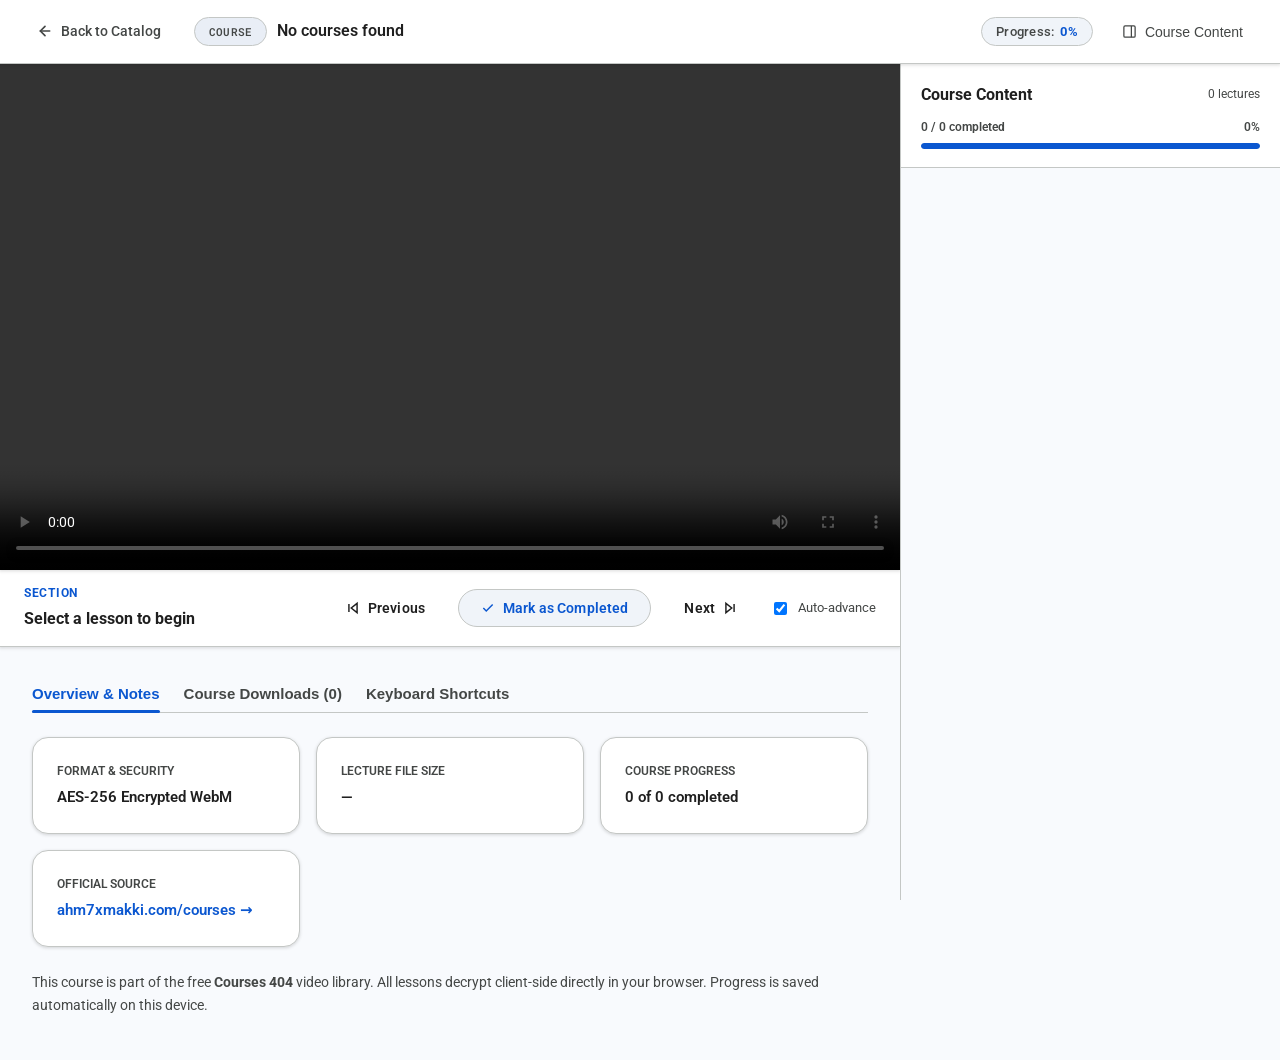
==== commit 57496049: "Apply universal Google Material Design 3 light theme across site and unify hover animations" ====
--- a/docs/course.html
+++ b/docs/course.html
@@ -8,364 +8,7 @@
 <meta name="robots" content="noindex">
 <link rel="icon" href="data:image/svg+xml,%3Csvg xmlns='http://www.w3.org/2000/svg' viewBox='0 0 64 64'%3E%3Crect width='64' height='64' rx='12' fill='%231c1b18'/%3E%3Ctext x='32' y='42' font-family='Georgia,serif' font-size='30' font-weight='bold' fill='%23ffffff' text-anchor='middle'%3E404%3C/text%3E%3C/svg%3E">
 
-<style>
-:root{
-  --bg:#0f1115;
-  --surface:#181b22;
-  --surface-elevated:#222631;
-  --surface-hover:#2b3140;
-  --ink:#f4f5f7;
-  --ink-muted:#9da5b4;
-  --line:#2e3442;
-  --line-strong:#3f475a;
-  --accent:#10b981;
-  --accent-dark:#059669;
-  --accent-soft:rgba(16,185,129,0.14);
-  --danger:#ef4444;
-  --warning:#f59e0b;
-  --radius:8px;
-  --radius-lg:12px;
-  --serif:"Iowan Old Style","Palatino Linotype",Palatino,Georgia,serif;
-  --sans:-apple-system,BlinkMacSystemFont,"Segoe UI",Roboto,"Helvetica Neue",Arial,sans-serif;
-  --mono:ui-monospace,"SF Mono",SFMono-Regular,Menlo,Consolas,monospace;
-  --sidebar-w:380px;
-}
-*{box-sizing:border-box}
-body{
-  margin:0;background:var(--bg);color:var(--ink);
-  font:15px/1.55 var(--sans);
-  -webkit-font-smoothing:antialiased;
-  min-height:100vh;display:flex;flex-direction:column;
-  overflow-x:hidden;
-}
-a{color:var(--accent);text-decoration:none}
-a:hover{text-decoration:underline}
-button{font-family:inherit}
-
-/* ── Top Header ─────────────────────────────────────────── */
-.top-nav{
-  background:#13151b;border-bottom:1px solid var(--line);
-  position:sticky;top:0;z-index:40;height:60px;
-  display:flex;align-items:center;padding:0 18px;gap:16px;
-}
-.back-link{
-  display:inline-flex;align-items:center;gap:6px;
-  color:var(--ink);font-weight:600;font-size:14px;
-  padding:6px 12px;border-radius:6px;background:var(--surface);
-  border:1px solid var(--line);transition:.15s;white-space:nowrap;
-}
-.back-link:hover{
-  background:var(--surface-elevated);border-color:var(--ink-muted);
-  text-decoration:none;color:#fff;
-}
-.course-title-wrap{
-  flex:1;min-width:0;display:flex;align-items:center;gap:10px;
-}
-.course-tag-badge{
-  font:600 11px var(--mono);text-transform:uppercase;letter-spacing:.05em;
-  background:var(--surface-elevated);color:var(--ink-muted);
-  padding:3px 8px;border-radius:4px;border:1px solid var(--line);white-space:nowrap;
-}
-.top-course-title{
-  font-size:15.5px;font-weight:600;color:var(--ink);
-  white-space:nowrap;overflow:hidden;text-overflow:ellipsis;
-}
-.header-actions{
-  display:flex;align-items:center;gap:12px;
-}
-.progress-pill{
-  display:inline-flex;align-items:center;gap:8px;
-  background:var(--surface);border:1px solid var(--line);
-  border-radius:20px;padding:4px 12px;font-size:12.5px;color:var(--ink-muted);
-}
-.progress-pill strong{color:var(--accent);font-weight:600}
-.btn-toggle-sidebar{
-  background:var(--surface);border:1px solid var(--line);
-  color:var(--ink);border-radius:6px;padding:7px 12px;
-  font-size:13px;font-weight:500;cursor:pointer;display:inline-flex;
-  align-items:center;gap:6px;transition:.15s;
-}
-.btn-toggle-sidebar:hover{background:var(--surface-elevated);border-color:var(--line-strong)}
-
-/* ── Main Layout ────────────────────────────────────────── */
-.classroom-container{
-  display:flex;flex:1;min-height:calc(100vh - 60px);
-}
-.classroom-main{
-  flex:1;min-width:0;display:flex;flex-direction:column;
-  background:#0a0c10;
-}
-.player-viewport{
-  position:relative;background:#000;
-  width:100%;aspect-ratio:16/9;max-height:75vh;
-  display:flex;align-items:center;justify-content:center;
-}
-#videoPlayer{
-  width:100%;height:100%;max-height:75vh;background:#000;
-  outline:none;display:block;
-}
-
-/* ── Player Overlays & States ───────────────────────────── */
-.player-overlay{
-  position:absolute;inset:0;background:rgba(10,12,16,0.92);
-  display:flex;flex-direction:column;align-items:center;
-  justify-content:center;padding:24px;text-align:center;
-  z-index:20;
-}
-.player-overlay[hidden]{display:none !important}
-.loader-spinner{
-  width:44px;height:44px;border:3px solid var(--line);
-  border-top-color:var(--accent);border-radius:50%;
-  animation:spin 0.8s linear infinite;margin-bottom:16px;
-}
-@keyframes spin{to{transform:rotate(360deg)}}
-.overlay-title{font-size:18px;font-weight:600;margin-bottom:8px;color:#fff}
-.overlay-msg{color:var(--ink-muted);font-size:14px;max-width:500px;margin-bottom:14px}
-.overlay-pbar{
-  width:min(400px,90%);height:8px;background:var(--surface);
-  border-radius:6px;overflow:hidden;border:1px solid var(--line);
-}
-.overlay-pbar-fill{height:100%;width:0%;background:var(--accent);transition:width .2s}
-
-/* Auto next countdown overlay */
-.countdown-box{
-  background:var(--surface);border:1px solid var(--line-strong);
-  padding:24px 30px;border-radius:var(--radius-lg);max-width:440px;
-  box-shadow:0 12px 36px rgba(0,0,0,0.5);text-align:center;
-}
-.countdown-num{font-size:38px;font-weight:700;color:var(--accent);margin:10px 0}
-.countdown-actions{display:flex;justify-content:center;gap:12px;margin-top:18px}
-.btn-primary{
-  background:var(--accent);color:#000;border:0;
-  font-weight:600;padding:10px 20px;border-radius:6px;cursor:pointer;
-  transition:.15s;
-}
-.btn-primary:hover{background:#1fd298}
-.btn-secondary{
-  background:transparent;color:var(--ink);border:1px solid var(--line-strong);
-  padding:10px 18px;border-radius:6px;cursor:pointer;transition:.15s;
-}
-.btn-secondary:hover{border-color:var(--ink-muted);color:#fff}
-
-/* Manual decrypt file picker */
-.manual-box{
-  background:var(--surface);border:1px solid var(--line);
-  padding:20px;border-radius:var(--radius);max-width:480px;text-align:center;
-}
-.manual-box input[type="file"]{display:none}
-
-/* ── Player Control Toolbar ─────────────────────────────── */
-.player-controls-bar{
-  background:var(--surface);border-bottom:1px solid var(--line);
-  padding:12px 20px;display:flex;align-items:center;
-  justify-content:space-between;gap:12px;flex-wrap:wrap;
-}
-.current-lesson-header{
-  min-width:240px;flex:1;
-}
-.current-lesson-sec{
-  font-size:12px;font-weight:600;text-transform:uppercase;letter-spacing:.05em;
-  color:var(--accent);margin-bottom:2px;
-}
-.current-lesson-name{
-  font-size:16px;font-weight:700;color:#fff;
-  white-space:nowrap;overflow:hidden;text-overflow:ellipsis;
-}
-.toolbar-actions{
-  display:flex;align-items:center;gap:10px;flex-wrap:wrap;
-}
-.btn-nav{
-  background:var(--surface-elevated);border:1px solid var(--line);
-  color:var(--ink);padding:8px 14px;border-radius:6px;font-size:13px;
-  font-weight:600;cursor:pointer;display:inline-flex;align-items:center;
-  gap:6px;transition:.15s;
-}
-.btn-nav:hover:not(:disabled){
-  background:var(--surface-hover);border-color:var(--line-strong);color:#fff;
-}
-.btn-nav:disabled{opacity:.4;cursor:not-allowed}
-.btn-complete-toggle{
-  background:var(--accent-soft);border:1px solid var(--accent-dark);
-  color:var(--accent);padding:8px 14px;border-radius:6px;font-size:13px;
-  font-weight:600;cursor:pointer;display:inline-flex;align-items:center;
-  gap:6px;transition:.15s;
-}
-.btn-complete-toggle.is-done{
-  background:var(--accent);color:#000;border-color:var(--accent);
-}
-.autoplay-toggle{
-  display:inline-flex;align-items:center;gap:8px;font-size:12.5px;
-  color:var(--ink-muted);cursor:pointer;user-select:none;
-}
-.autoplay-toggle input{cursor:pointer}
-
-/* ── Under-Video Content Area ───────────────────────────── */
-.lesson-meta-area{
-  padding:24px 28px;max-width:1100px;
-}
-.tab-nav{
-  display:flex;gap:20px;border-bottom:1px solid var(--line);
-  margin-bottom:20px;
-}
-.tab-btn{
-  background:none;border:none;color:var(--ink-muted);
-  padding:10px 0;font-size:14.5px;font-weight:600;cursor:pointer;
-  position:relative;transition:.15s;
-}
-.tab-btn.active{color:var(--accent)}
-.tab-btn.active::after{
-  content:"";position:absolute;bottom:-1px;left:0;right:0;
-  height:2px;background:var(--accent);border-radius:2px;
-}
-.tab-pane{display:none}
-.tab-pane.active{display:block}
-
-.info-grid{
-  display:grid;grid-template-columns:repeat(auto-fit,minmax(200px,1fr));gap:16px;
-  margin-bottom:24px;
-}
-.info-card{
-  background:var(--surface);border:1px solid var(--line);
-  border-radius:var(--radius);padding:14px 16px;
-}
-.info-card .lbl{font-size:12px;color:var(--ink-muted);text-transform:uppercase;font-weight:600}
-.info-card .val{font-size:14.5px;font-weight:600;margin-top:4px;color:#fff}
-
-.resources-list{
-  display:flex;flex-direction:column;gap:10px;
-}
-.resource-item{
-  display:flex;align-items:center;justify-content:space-between;
-  background:var(--surface);border:1px solid var(--line);border-radius:var(--radius);
-  padding:12px 16px;gap:12px;
-}
-.resource-name{font-weight:500;color:var(--ink)}
-.resource-size{font-size:12px;color:var(--ink-muted)}
-
-.shortcuts-table{
-  width:100%;border-collapse:collapse;font-size:13.5px;
-}
-.shortcuts-table td{padding:8px 0;border-bottom:1px solid var(--line)}
-.kbd{
-  display:inline-block;padding:3px 8px;font-family:var(--mono);
-  font-size:11.5px;font-weight:600;background:var(--surface-elevated);
-  border:1px solid var(--line-strong);border-radius:4px;color:#fff;
-}
-
-/* ── Curriculum Sidebar ─────────────────────────────────── */
-.classroom-sidebar{
-  width:var(--sidebar-w);background:var(--surface);
-  border-left:1px solid var(--line);display:flex;flex-direction:column;
-  position:sticky;top:60px;height:calc(100vh - 60px);
-  transition:margin-right .25s ease;
-}
-.classroom-sidebar.collapsed{
-  margin-right:calc(-1 * var(--sidebar-w));
-}
-.sidebar-header{
-  padding:16px 20px;border-bottom:1px solid var(--line);
-  background:var(--surface);z-index:10;
-}
-.sidebar-title{
-  font-size:16px;font-weight:700;margin:0 0 8px;color:#fff;
-  display:flex;align-items:center;justify-content:space-between;
-}
-.sidebar-progress{
-  margin-top:10px;
-}
-.sidebar-progress-label{
-  display:flex;justify-content:space-between;font-size:12px;color:var(--ink-muted);
-  margin-bottom:6px;
-}
-.sidebar-progress-bar{
-  height:6px;background:var(--bg);border-radius:4px;overflow:hidden;
-  border:1px solid var(--line);
-}
-.sidebar-progress-fill{
-  height:100%;background:var(--accent);width:0%;transition:width .3s;
-}
-
-.curriculum-list{
-  flex:1;overflow-y:auto;padding:10px 0;
-}
-.section-group{
-  margin-bottom:8px;border-bottom:1px solid var(--line);
-}
-.section-head{
-  padding:12px 20px;background:var(--surface-elevated);
-  font-weight:600;font-size:13.5px;color:var(--ink);
-  display:flex;align-items:center;justify-content:space-between;
-  cursor:pointer;user-select:none;
-}
-.section-head:hover{background:var(--surface-hover)}
-.section-head-title{
-  display:flex;align-items:center;gap:8px;
-}
-.section-head-count{
-  font-size:11.5px;color:var(--ink-muted);font-weight:normal;
-}
-
-.lesson-items{
-  list-style:none;margin:0;padding:0;
-}
-.lesson-item{
-  display:flex;align-items:center;gap:12px;padding:12px 20px;
-  border-top:1px solid rgba(255,255,255,0.03);cursor:pointer;
-  transition:background .15s;position:relative;
-}
-.lesson-item:hover{
-  background:var(--surface-elevated);
-}
-.lesson-item.active{
-  background:rgba(16,185,129,0.12);border-left:3px solid var(--accent);
-}
-.lesson-item.active .lesson-title{
-  color:var(--accent);font-weight:600;
-}
-
-/* Checkbox */
-.lesson-chk{
-  width:18px;height:18px;border-radius:4px;
-  border:2px solid var(--line-strong);background:transparent;
-  display:flex;align-items:center;justify-content:center;
-  cursor:pointer;flex-shrink:0;transition:.15s;
-}
-.lesson-chk:hover{border-color:var(--accent)}
-.lesson-chk.checked{
-  background:var(--accent);border-color:var(--accent);
-}
-.lesson-chk.checked svg{display:block}
-.lesson-chk svg{display:none;width:12px;height:12px;stroke:#000;stroke-width:3}
-
-.lesson-info{
-  flex:1;min-width:0;
-}
-.lesson-title{
-  font-size:13.5px;color:var(--ink);word-break:break-word;
-  line-height:1.4;
-}
-.lesson-meta{
-  font-size:11.5px;color:var(--ink-muted);margin-top:3px;
-  display:flex;gap:8px;align-items:center;
-}
-.lesson-playing-badge{
-  display:none;color:var(--accent);font-size:11px;font-weight:600;
-}
-.lesson-item.active .lesson-playing-badge{
-  display:inline-flex;align-items:center;gap:4px;
-}
-
-/* Responsive */
-@media(max-width:960px){
-  .classroom-container{flex-direction:column}
-  .classroom-sidebar{
-    width:100%;height:auto;position:static;border-left:none;
-    border-top:1px solid var(--line);
-  }
-  .classroom-sidebar.collapsed{display:none;margin-right:0}
-  .btn-toggle-sidebar{display:none}
-}
-</style>
+<link rel="stylesheet" href="theme.css">
 </head>
 <body>
 
@@ -425,7 +68,7 @@
       <div class="player-overlay" id="nextCountdownOverlay" hidden>
         <div class="countdown-box">
           <div style="font-size:12px;font-weight:600;letter-spacing:.08em;text-transform:uppercase;color:var(--accent)">Up Next</div>
-          <div style="font-size:17px;font-weight:700;color:#fff;margin:6px 0" id="countdownNextTitle">Next Lesson Title</div>
+          <div style="font-size:17px;font-weight:700;color:var(--md-sys-color-on-surface);margin:6px 0" id="countdownNextTitle">Next Lesson Title</div>
           <div class="countdown-num" id="countdownSeconds">5</div>
           <div class="countdown-actions">
             <button class="btn-primary" id="btnPlayNow">Play Now</button>
--- a/docs/theme.css
+++ b/docs/theme.css
@@ -0,0 +1,1672 @@
+/* ═════════════════════════════════════════════════════════════════════════
+   COURSES 404 — UNIVERSAL GOOGLE MATERIAL DESIGN 3 (M3) LIGHT THEME
+   ═════════════════════════════════════════════════════════════════════════ */
+
+@import url('https://fonts.googleapis.com/css2?family=Google+Sans:wght@400;500;600;700&family=Roboto+Mono:wght@400;500;600&family=Roboto:wght@400;500;600;700&display=swap');
+
+/* ── M3 Light Design Tokens ─────────────────────────────────────────── */
+:root {
+  /* Google M3 Tonal Palette (Light Theme) */
+  --md-sys-color-primary: #0b57d0;
+  --md-sys-color-on-primary: #ffffff;
+  --md-sys-color-primary-container: #d3e3fd;
+  --md-sys-color-on-primary-container: #041e49;
+  --md-sys-color-primary-hover: #0842a0;
+
+  --md-sys-color-secondary: #535f70;
+  --md-sys-color-on-secondary: #ffffff;
+  --md-sys-color-secondary-container: #d7e3f7;
+  --md-sys-color-on-secondary-container: #101c2b;
+
+  --md-sys-color-tertiary: #00696e;
+  --md-sys-color-on-tertiary: #ffffff;
+  --md-sys-color-tertiary-container: #9cf0f6;
+  --md-sys-color-on-tertiary-container: #002022;
+
+  --md-sys-color-surface: #ffffff;
+  --md-sys-color-on-surface: #1f1f1f;
+  --md-sys-color-surface-variant: #e1e3e1;
+  --md-sys-color-on-surface-variant: #444746;
+
+  --md-sys-color-surface-container-lowest: #ffffff;
+  --md-sys-color-surface-container-low: #f8fafd;
+  --md-sys-color-surface-container: #f0f4f9;
+  --md-sys-color-surface-container-high: #e9eef6;
+  --md-sys-color-surface-container-highest: #dde3ea;
+
+  --md-sys-color-outline: #747775;
+  --md-sys-color-outline-variant: #c4c7c5;
+  --md-sys-color-background: #f8fafd;
+  --md-sys-color-on-background: #1f1f1f;
+
+  --md-sys-color-error: #ba1a1a;
+  --md-sys-color-on-error: #ffffff;
+  --md-sys-color-error-container: #ffdad6;
+  --md-sys-color-on-error-container: #410002;
+
+  --md-sys-color-success: #146c2e;
+  --md-sys-color-success-container: #c4eed0;
+  --md-sys-color-on-success-container: #002107;
+
+  /* Backward Compatibility Aliases */
+  --bg: var(--md-sys-color-background);
+  --surface: var(--md-sys-color-surface-container-lowest);
+  --surface-subtle: var(--md-sys-color-surface-container);
+  --surface-elevated: var(--md-sys-color-surface-container-low);
+  --surface-hover: var(--md-sys-color-surface-container-high);
+  --ink: var(--md-sys-color-on-surface);
+  --ink-muted: var(--md-sys-color-on-surface-variant);
+  --muted: var(--md-sys-color-on-surface-variant);
+  --line: var(--md-sys-color-outline-variant);
+  --line-strong: var(--md-sys-color-outline);
+  --accent: var(--md-sys-color-primary);
+  --accent-dark: var(--md-sys-color-primary-hover);
+  --accent-soft: var(--md-sys-color-primary-container);
+  --accent-blue: #0b57d0;
+
+  /* M3 Typography */
+  --sans: "Google Sans", "Roboto", -apple-system, BlinkMacSystemFont, "Segoe UI", system-ui, sans-serif;
+  --serif: "Google Sans", "Roboto", -apple-system, BlinkMacSystemFont, sans-serif;
+  --mono: "Roboto Mono", ui-monospace, SFMono-Regular, Menlo, Consolas, monospace;
+
+  /* M3 Shapes */
+  --radius-xs: 4px;
+  --radius-sm: 8px;
+  --radius-md: 12px;
+  --radius: 16px;
+  --radius-lg: 20px;
+  --radius-xl: 28px;
+  --radius-full: 9999px;
+
+  /* M3 Elevations */
+  --md-elevation-0: none;
+  --md-elevation-1: 0 1px 3px 1px rgba(0, 0, 0, 0.08), 0 1px 2px 0 rgba(0, 0, 0, 0.04);
+  --md-elevation-2: 0 2px 6px 2px rgba(0, 0, 0, 0.09), 0 1px 3px 0 rgba(0, 0, 0, 0.05);
+  --md-elevation-3: 0 4px 8px 3px rgba(0, 0, 0, 0.10), 0 1px 4px 0 rgba(0, 0, 0, 0.06);
+
+  --shadow-sm: var(--md-elevation-1);
+  --shadow-md: var(--md-elevation-2);
+  --shadow-hover: var(--md-elevation-2);
+
+  /* STRICT UNIFIED HOVER ANIMATION */
+  --md-hover-transition: transform 0.2s cubic-bezier(0.2, 0, 0, 1), box-shadow 0.2s cubic-bezier(0.2, 0, 0, 1), background-color 0.2s cubic-bezier(0.2, 0, 0, 1), color 0.2s cubic-bezier(0.2, 0, 0, 1), border-color 0.2s cubic-bezier(0.2, 0, 0, 1);
+  --md-hover-transform: translateY(-2px);
+  --md-hover-shadow: var(--md-elevation-2);
+
+  --sidebar-w: 380px;
+}
+
+/* ── Base Reset & Typography ────────────────────────────────────────── */
+*, *::before, *::after {
+  box-sizing: border-box;
+}
+
+html {
+  scroll-behavior: smooth;
+}
+
+body {
+  margin: 0;
+  background: var(--md-sys-color-background);
+  color: var(--md-sys-color-on-background);
+  font: 15px/1.6 var(--sans);
+  -webkit-font-smoothing: antialiased;
+  -moz-osx-font-smoothing: grayscale;
+  text-rendering: optimizeLegibility;
+  min-height: 100vh;
+}
+
+.container {
+  max-width: 1280px;
+  margin: 0 auto;
+  padding: 0 clamp(16px, 3vw, 36px);
+}
+
+a {
+  color: var(--md-sys-color-primary);
+  text-decoration: none;
+  transition: var(--md-hover-transition);
+}
+
+a:hover {
+  color: var(--md-sys-color-primary-hover);
+  text-decoration: none;
+}
+
+img {
+  max-width: 100%;
+  display: block;
+}
+
+h1, h2, h3, h4, h5, h6 {
+  font-family: var(--sans);
+  color: var(--md-sys-color-on-surface);
+  margin-top: 0;
+  font-weight: 600;
+  letter-spacing: -0.015em;
+  line-height: 1.25;
+}
+
+p {
+  margin: 0 0 1.1em;
+}
+
+:focus-visible {
+  outline: 2px solid var(--md-sys-color-primary);
+  outline-offset: 2px;
+}
+
+/* ── Universal Navigation Bar (Header) ─────────────────────────────── */
+.site-header,
+.top-nav {
+  height: 64px;
+  background: var(--md-sys-color-surface);
+  border-bottom: 1px solid var(--md-sys-color-outline-variant);
+  box-shadow: var(--md-elevation-1);
+  position: sticky;
+  top: 0;
+  z-index: 50;
+  display: flex;
+  align-items: center;
+}
+
+.header-inner {
+  display: flex;
+  align-items: center;
+  justify-content: space-between;
+  gap: 20px;
+  width: 100%;
+  height: 100%;
+}
+
+.brand {
+  font-family: var(--sans);
+  font-size: 21px;
+  font-weight: 700;
+  color: var(--md-sys-color-on-surface);
+  letter-spacing: -0.02em;
+  display: inline-flex;
+  align-items: center;
+  gap: 6px;
+  text-decoration: none;
+  transition: var(--md-hover-transition);
+}
+
+.brand:hover {
+  transform: var(--md-hover-transform);
+  text-decoration: none;
+}
+
+.brand em {
+  font-style: normal;
+  color: var(--md-sys-color-primary);
+  background: var(--md-sys-color-primary-container);
+  padding: 1px 8px;
+  border-radius: var(--radius-full);
+  font-size: 15px;
+  font-weight: 700;
+}
+
+.site-nav {
+  display: flex;
+  align-items: center;
+  gap: 8px;
+}
+
+.site-nav a,
+.btn-nav-action,
+.back-link,
+.btn-toggle-sidebar {
+  display: inline-flex;
+  align-items: center;
+  gap: 8px;
+  padding: 8px 16px;
+  border-radius: var(--radius-full);
+  font-size: 14px;
+  font-weight: 500;
+  color: var(--md-sys-color-on-surface-variant);
+  background: transparent;
+  border: 1px solid transparent;
+  cursor: pointer;
+  text-decoration: none;
+  transition: var(--md-hover-transition);
+}
+
+/* Universal Hover Animation for Header Actions */
+.site-nav a:hover,
+.btn-nav-action:hover,
+.back-link:hover,
+.btn-toggle-sidebar:hover {
+  background: var(--md-sys-color-surface-container);
+  color: var(--md-sys-color-primary);
+  transform: var(--md-hover-transform);
+  box-shadow: var(--md-hover-shadow);
+  border-color: var(--md-sys-color-outline-variant);
+  text-decoration: none;
+}
+
+.site-nav a.active {
+  background: var(--md-sys-color-primary-container);
+  color: var(--md-sys-color-on-primary-container);
+  font-weight: 600;
+}
+
+.site-nav a.nav-cta {
+  background: var(--md-sys-color-primary);
+  color: var(--md-sys-color-on-primary);
+  padding: 8px 20px;
+  font-weight: 600;
+  border: 1px solid transparent;
+}
+
+.site-nav a.nav-cta:hover {
+  background: var(--md-sys-color-primary-hover);
+  color: #ffffff;
+  transform: var(--md-hover-transform);
+  box-shadow: var(--md-hover-shadow);
+}
+
+.nav-toggle {
+  display: none;
+  background: var(--md-sys-color-surface);
+  border: 1px solid var(--md-sys-color-outline-variant);
+  border-radius: var(--radius-full);
+  padding: 8px 16px;
+  font: 600 13px var(--sans);
+  color: var(--md-sys-color-on-surface);
+  cursor: pointer;
+  transition: var(--md-hover-transition);
+}
+
+.nav-toggle:hover {
+  transform: var(--md-hover-transform);
+  box-shadow: var(--md-hover-shadow);
+  border-color: var(--md-sys-color-primary);
+  color: var(--md-sys-color-primary);
+}
+
+@media(max-width: 780px) {
+  .nav-toggle {
+    display: block;
+  }
+  .site-nav {
+    display: none;
+    position: absolute;
+    top: 64px;
+    left: 0;
+    right: 0;
+    background: var(--md-sys-color-surface);
+    border-bottom: 1px solid var(--md-sys-color-outline-variant);
+    box-shadow: var(--md-elevation-2);
+    flex-direction: column;
+    align-items: stretch;
+    gap: 8px;
+    padding: 16px 20px 20px;
+  }
+  .site-nav.open {
+    display: flex;
+  }
+  .site-nav a {
+    width: 100%;
+    border-radius: var(--radius-md);
+  }
+}
+
+/* ── Universal Buttons ──────────────────────────────────────────────── */
+.btn,
+.btn-card-action,
+.btn-nav,
+.btn-primary,
+.btn-secondary,
+.btn-outline,
+.source-btn,
+.btn-complete-toggle {
+  display: inline-flex;
+  align-items: center;
+  justify-content: center;
+  gap: 8px;
+  padding: 10px 22px;
+  border-radius: var(--radius-full);
+  font: 600 14px var(--sans);
+  cursor: pointer;
+  text-decoration: none;
+  letter-spacing: 0.01em;
+  border: 1px solid transparent;
+  background: var(--md-sys-color-surface);
+  color: var(--md-sys-color-on-surface);
+  transition: var(--md-hover-transition);
+}
+
+/* Single Universal Hover Animation for all Buttons */
+.btn:hover,
+.btn-card-action:hover,
+.btn-nav:hover:not(:disabled),
+.btn-primary:hover,
+.btn-secondary:hover,
+.btn-outline:hover,
+.source-btn:hover,
+.btn-complete-toggle:hover {
+  transform: var(--md-hover-transform);
+  box-shadow: var(--md-hover-shadow);
+  text-decoration: none;
+}
+
+.btn:active,
+.btn-card-action:active,
+.btn-primary:active,
+.btn-secondary:active,
+.btn-outline:active {
+  transform: translateY(0);
+  box-shadow: var(--md-elevation-1);
+}
+
+.btn-primary,
+.btn-card-action {
+  background: var(--md-sys-color-primary);
+  color: var(--md-sys-color-on-primary);
+  border-color: transparent;
+}
+
+.btn-primary:hover,
+.btn-card-action:hover {
+  background: var(--md-sys-color-primary-hover);
+  color: #ffffff;
+}
+
+.btn-card-action.in-progress {
+  background: var(--md-sys-color-tertiary);
+  color: #ffffff;
+}
+
+.btn-card-action.in-progress:hover {
+  background: #005357;
+}
+
+.btn-outline,
+.btn-secondary,
+.source-btn {
+  background: var(--md-sys-color-surface);
+  border: 1px solid var(--md-sys-color-outline-variant);
+  color: var(--md-sys-color-primary);
+}
+
+.btn-outline:hover,
+.btn-secondary:hover,
+.source-btn:hover {
+  background: var(--md-sys-color-surface-container);
+  border-color: var(--md-sys-color-primary);
+  color: var(--md-sys-color-primary-hover);
+}
+
+.btn-sm,
+.source-btn {
+  padding: 7px 16px;
+  font-size: 13px;
+}
+
+/* ── Universal Cards & Steps ────────────────────────────────────────── */
+.card,
+.udemy-card,
+.step,
+.info-card,
+.contact-card,
+.login-card,
+.stat-box,
+.source-card,
+.resource-item {
+  background: var(--md-sys-color-surface-container-lowest);
+  border: 1px solid var(--md-sys-color-outline-variant);
+  border-radius: var(--radius);
+  box-shadow: var(--md-elevation-1);
+  padding: 24px;
+  display: flex;
+  flex-direction: column;
+  color: var(--md-sys-color-on-surface);
+  position: relative;
+  transition: var(--md-hover-transition);
+}
+
+/* STRICT UNIFIED HOVER ANIMATION FOR ALL CARDS */
+.card:hover,
+.udemy-card:hover,
+.step:hover,
+.info-card:hover,
+.contact-card:hover,
+.login-card:hover,
+.stat-box:hover,
+.source-card:hover,
+.resource-item:hover {
+  transform: var(--md-hover-transform);
+  box-shadow: var(--md-hover-shadow);
+  border-color: var(--md-sys-color-outline);
+}
+
+.card h3,
+.step h3,
+.source-card h3 {
+  font-size: 19px;
+  font-weight: 600;
+  margin: 0 0 8px;
+}
+
+.card p,
+.step p,
+.source-card p {
+  color: var(--md-sys-color-on-surface-variant);
+  font-size: 14.5px;
+  line-height: 1.55;
+  margin: 0;
+}
+
+.card .meta {
+  margin-top: auto;
+  padding-top: 16px;
+  display: flex;
+  gap: 12px;
+  flex-wrap: wrap;
+  font: 500 12px var(--sans);
+  letter-spacing: 0.05em;
+  text-transform: uppercase;
+  color: var(--md-sys-color-on-surface-variant);
+}
+
+.card .meta b {
+  color: var(--md-sys-color-primary);
+  font-weight: 600;
+}
+
+.grid {
+  display: grid;
+  gap: 24px;
+  grid-template-columns: repeat(auto-fill, minmax(320px, 1fr));
+}
+
+/* ── Universal Pills, Badges & Chips ────────────────────────────────── */
+.cat-pill,
+.source-badge,
+.source-chip,
+.progress-pill,
+.course-tag-badge,
+.banner-badge,
+.badge-completed {
+  display: inline-flex;
+  align-items: center;
+  gap: 6px;
+  padding: 6px 14px;
+  border-radius: var(--radius-full);
+  font: 500 12.5px var(--sans);
+  letter-spacing: 0.02em;
+  transition: var(--md-hover-transition);
+}
+
+.cat-pill {
+  background: var(--md-sys-color-surface);
+  border: 1px solid var(--md-sys-color-outline-variant);
+  color: var(--md-sys-color-on-surface-variant);
+  cursor: pointer;
+  white-space: nowrap;
+}
+
+.cat-pill:hover,
+.source-chip:hover {
+  transform: var(--md-hover-transform);
+  box-shadow: var(--md-hover-shadow);
+  border-color: var(--md-sys-color-primary);
+  color: var(--md-sys-color-primary);
+  text-decoration: none;
+}
+
+.cat-pill.active {
+  background: var(--md-sys-color-primary);
+  color: var(--md-sys-color-on-primary);
+  border-color: var(--md-sys-color-primary);
+  font-weight: 600;
+}
+
+.source-badge {
+  background: var(--md-sys-color-primary-container);
+  color: var(--md-sys-color-on-primary-container);
+  font-weight: 600;
+  text-transform: uppercase;
+  font-size: 11px;
+  width: fit-content;
+}
+
+.source-badge.wa {
+  background: var(--md-sys-color-success-container);
+  color: var(--md-sys-color-on-success-container);
+}
+
+.source-chip {
+  background: var(--md-sys-color-surface);
+  border: 1px solid var(--md-sys-color-outline-variant);
+  color: var(--md-sys-color-on-surface);
+  text-decoration: none;
+}
+
+.source-chip.wa {
+  color: var(--md-sys-color-success);
+}
+
+.progress-pill {
+  background: var(--md-sys-color-surface-container);
+  border: 1px solid var(--md-sys-color-outline-variant);
+  color: var(--md-sys-color-on-surface-variant);
+  font-size: 12.5px;
+}
+
+.progress-pill strong {
+  color: var(--md-sys-color-primary);
+}
+
+.course-tag-badge {
+  font: 600 11px var(--mono);
+  text-transform: uppercase;
+  background: var(--md-sys-color-surface-container-high);
+  color: var(--md-sys-color-on-surface-variant);
+  border: 1px solid var(--md-sys-color-outline-variant);
+}
+
+.banner-badge {
+  background: rgba(255, 255, 255, 0.92);
+  color: var(--md-sys-color-on-surface);
+  border: 1px solid var(--md-sys-color-outline-variant);
+  font: 600 11px var(--mono);
+}
+
+.badge-completed {
+  background: var(--md-sys-color-success-container);
+  color: var(--md-sys-color-on-success-container);
+  font-weight: 600;
+  font-size: 11.5px;
+  padding: 3px 10px;
+}
+
+/* ── Universal Progress Bars ────────────────────────────────────────── */
+.card-progress-bar,
+.sidebar-progress-bar,
+.overlay-pbar {
+  height: 6px;
+  background: var(--md-sys-color-surface-container-highest);
+  border-radius: var(--radius-full);
+  overflow: hidden;
+  border: none;
+}
+
+.card-progress-fill,
+.sidebar-progress-fill,
+.overlay-pbar-fill {
+  height: 100%;
+  background: var(--md-sys-color-primary);
+  border-radius: var(--radius-full);
+  transition: width 0.3s cubic-bezier(0.2, 0, 0, 1);
+}
+
+/* ── Universal Search & Form Controls ───────────────────────────────── */
+.search-box-wrap {
+  position: relative;
+  width: 280px;
+  max-width: 100%;
+}
+
+.search-input {
+  width: 100%;
+  background: var(--md-sys-color-surface);
+  border: 1px solid var(--md-sys-color-outline-variant);
+  border-radius: var(--radius-full);
+  padding: 9px 18px 9px 38px;
+  font: 14px var(--sans);
+  color: var(--md-sys-color-on-surface);
+  outline: none;
+  transition: var(--md-hover-transition);
+}
+
+.search-input:focus {
+  border-color: var(--md-sys-color-primary);
+  box-shadow: 0 0 0 3px rgba(11, 87, 208, 0.16);
+}
+
+.search-icon {
+  position: absolute;
+  left: 14px;
+  top: 50%;
+  transform: translateY(-50%);
+  color: var(--md-sys-color-on-surface-variant);
+  pointer-events: none;
+}
+
+/* ── Universal Footer ───────────────────────────────────────────────── */
+.site-footer {
+  background: var(--md-sys-color-surface-container-low);
+  border-top: 1px solid var(--md-sys-color-outline-variant);
+  padding: 56px 0 36px;
+  font-size: 14px;
+  color: var(--md-sys-color-on-surface-variant);
+  margin-top: auto;
+}
+
+.footer-grid {
+  display: grid;
+  gap: 36px;
+  grid-template-columns: 1.8fr 1fr 1.2fr 1.4fr;
+}
+
+@media(max-width: 880px) {
+  .footer-grid {
+    grid-template-columns: 1fr 1fr;
+  }
+}
+
+@media(max-width: 540px) {
+  .footer-grid {
+    grid-template-columns: 1fr;
+  }
+}
+
+.site-footer h4 {
+  font: 700 12.5px var(--sans);
+  letter-spacing: 0.08em;
+  text-transform: uppercase;
+  color: var(--md-sys-color-on-surface);
+  margin: 0 0 14px;
+}
+
+.site-footer a {
+  color: var(--md-sys-color-on-surface-variant);
+  display: inline-block;
+  transition: var(--md-hover-transition);
+}
+
+.site-footer a:hover {
+  color: var(--md-sys-color-primary);
+  transform: var(--md-hover-transform);
+}
+
+.site-footer .about {
+  color: var(--md-sys-color-on-surface-variant);
+  max-width: 36ch;
+  margin: 12px 0 0;
+  line-height: 1.6;
+}
+
+.footer-links {
+  display: flex;
+  flex-direction: column;
+  gap: 10px;
+}
+
+.foot-bottom {
+  border-top: 1px solid var(--md-sys-color-outline-variant);
+  margin-top: 44px;
+  padding-top: 24px;
+  color: var(--md-sys-color-on-surface-variant);
+  font-size: 13px;
+  display: flex;
+  justify-content: space-between;
+  gap: 16px;
+  flex-wrap: wrap;
+}
+
+/* ── Hero & Sections (index.html) ───────────────────────────────────── */
+.hero {
+  padding-top: 80px;
+  padding-bottom: 60px;
+}
+
+.eyebrow {
+  font: 700 12px var(--sans);
+  letter-spacing: 0.12em;
+  text-transform: uppercase;
+  color: var(--md-sys-color-primary);
+  margin: 0 0 14px;
+}
+
+.hero h1 {
+  font-size: clamp(36px, 5vw, 56px);
+  margin: 0 0 20px;
+  max-width: 18ch;
+  color: var(--md-sys-color-on-surface);
+}
+
+.hero .lead {
+  font-size: 18px;
+  color: var(--md-sys-color-on-surface-variant);
+  max-width: 60ch;
+  margin: 0 0 32px;
+  line-height: 1.65;
+}
+
+.hero .actions {
+  display: flex;
+  gap: 14px;
+  flex-wrap: wrap;
+}
+
+.section {
+  border-top: 1px solid var(--md-sys-color-outline-variant);
+  padding: 68px 0;
+}
+
+.section-head {
+  display: flex;
+  align-items: baseline;
+  gap: 14px;
+  margin-bottom: 12px;
+}
+
+.section-head .no {
+  font-family: var(--mono);
+  font-weight: 700;
+  font-size: 14px;
+  color: var(--md-sys-color-primary);
+  background: var(--md-sys-color-primary-container);
+  padding: 2px 8px;
+  border-radius: var(--radius-full);
+}
+
+.section-head h2 {
+  font-size: clamp(24px, 3.2vw, 32px);
+  margin: 0;
+}
+
+.section-sub {
+  color: var(--md-sys-color-on-surface-variant);
+  max-width: 62ch;
+  margin: 0 0 36px;
+  font-size: 16px;
+}
+
+/* Course Card in Hero */
+.course-card {
+  grid-column: 1 / -1;
+  display: grid;
+  gap: 28px;
+  grid-template-columns: 1.4fr 1fr;
+}
+
+@media(max-width: 820px) {
+  .course-card {
+    grid-template-columns: 1fr;
+  }
+}
+
+.course-card ul {
+  margin: 14px 0 0;
+  padding: 0;
+  list-style: none;
+}
+
+.course-card ul li {
+  padding: 10px 0 10px 28px;
+  border-top: 1px solid var(--md-sys-color-outline-variant);
+  font-size: 15px;
+  position: relative;
+}
+
+.course-card ul li::before {
+  content: "";
+  position: absolute;
+  left: 2px;
+  top: 16px;
+  width: 10px;
+  height: 10px;
+  border: 2px solid var(--md-sys-color-primary);
+  border-radius: 50%;
+}
+
+/* Steps */
+.steps {
+  display: grid;
+  gap: 20px;
+  grid-template-columns: repeat(auto-fit, minmax(260px, 1fr));
+  counter-reset: step;
+}
+
+.step::before {
+  counter-increment: step;
+  content: counter(step, decimal-leading-zero);
+  font-family: var(--mono);
+  font-weight: 700;
+  font-size: 14px;
+  color: var(--md-sys-color-primary);
+  background: var(--md-sys-color-primary-container);
+  width: fit-content;
+  padding: 2px 10px;
+  border-radius: var(--radius-full);
+  margin-bottom: 8px;
+}
+
+/* CTA Band */
+.cta-band {
+  border-top: 1px solid var(--md-sys-color-outline-variant);
+  background: var(--md-sys-color-primary-container);
+  padding: 68px 0;
+  color: var(--md-sys-color-on-primary-container);
+}
+
+.cta-band h2 {
+  font-size: clamp(26px, 3.4vw, 36px);
+  margin: 0 0 12px;
+  color: var(--md-sys-color-on-primary-container);
+}
+
+.cta-band p {
+  color: var(--md-sys-color-on-primary-container);
+  opacity: 0.88;
+  max-width: 56ch;
+  margin: 0 0 28px;
+  font-size: 16px;
+}
+
+/* ── Source Strip & Catalog Hero (library.html) ─────────────────────── */
+.source-strip {
+  background: var(--md-sys-color-surface-container);
+  border-bottom: 1px solid var(--md-sys-color-outline-variant);
+  padding: 10px 0;
+  font-size: 13px;
+}
+
+.source-strip-inner {
+  display: flex;
+  align-items: center;
+  flex-wrap: wrap;
+  gap: 10px 16px;
+}
+
+.source-tag {
+  font: 700 11px var(--mono);
+}
+
+.source-link {
+  font-weight: 600;
+  color: var(--md-sys-color-primary);
+  display: inline-flex;
+  align-items: center;
+  gap: 5px;
+}
+
+.source-channels-wrap {
+  display: inline-flex;
+  align-items: center;
+  gap: 8px;
+  margin-left: auto;
+  flex-wrap: wrap;
+}
+
+.catalog-hero {
+  padding: 44px 0 32px;
+  border-bottom: 1px solid var(--md-sys-color-outline-variant);
+  background: linear-gradient(180deg, var(--md-sys-color-surface) 0%, var(--md-sys-color-background) 100%);
+}
+
+.catalog-title {
+  font-size: clamp(30px, 4vw, 42px);
+  margin: 0 0 10px;
+}
+
+.catalog-lead {
+  font-size: 17px;
+  color: var(--md-sys-color-on-surface-variant);
+  max-width: 65ch;
+  margin: 0 0 24px;
+}
+
+.stats-bar {
+  display: grid;
+  grid-template-columns: repeat(auto-fit, minmax(180px, 1fr));
+  gap: 16px;
+  margin-top: 20px;
+}
+
+.stat-box .num {
+  font-size: 26px;
+  font-weight: 700;
+  color: var(--md-sys-color-primary);
+  margin-bottom: 2px;
+}
+
+.stat-box .lbl {
+  font-size: 12px;
+  color: var(--md-sys-color-on-surface-variant);
+  text-transform: uppercase;
+  letter-spacing: 0.05em;
+  font-weight: 600;
+}
+
+.filter-section {
+  padding: 20px 0 16px;
+  position: sticky;
+  top: 64px;
+  background: var(--md-sys-color-background);
+  z-index: 25;
+  border-bottom: 1px solid var(--md-sys-color-outline-variant);
+  box-shadow: 0 2px 4px rgba(0,0,0,0.02);
+}
+
+.filter-row {
+  display: flex;
+  align-items: center;
+  justify-content: space-between;
+  gap: 16px;
+  flex-wrap: wrap;
+}
+
+.category-pills {
+  display: flex;
+  gap: 8px;
+  overflow-x: auto;
+  padding-bottom: 4px;
+  scrollbar-width: none;
+}
+
+.category-pills::-webkit-scrollbar {
+  display: none;
+}
+
+.catalog-content {
+  padding: 32px 0 64px;
+}
+
+.results-summary {
+  font-size: 14px;
+  color: var(--md-sys-color-on-surface-variant);
+  margin-bottom: 20px;
+  display: flex;
+  align-items: center;
+  justify-content: space-between;
+}
+
+/* Udemy Course Card */
+.course-grid {
+  display: grid;
+  gap: 26px;
+  grid-template-columns: repeat(auto-fill, minmax(320px, 1fr));
+}
+
+.udemy-card {
+  padding: 0;
+  overflow: hidden;
+  text-decoration: none;
+}
+
+.card-banner {
+  width: 100%;
+  aspect-ratio: 16 / 9;
+  position: relative;
+  overflow: hidden;
+  background: var(--md-sys-color-surface-container-high);
+  display: flex;
+  align-items: center;
+  justify-content: center;
+}
+
+.card-banner-img {
+  width: 100%;
+  height: 100%;
+  object-fit: cover;
+}
+
+.card-vector-banner {
+  width: 100%;
+  height: 100%;
+  display: flex;
+  flex-direction: column;
+  align-items: center;
+  justify-content: center;
+  padding: 20px;
+  text-align: center;
+  position: relative;
+}
+
+.banner-icon {
+  font-size: 38px;
+  margin-bottom: 6px;
+}
+
+.play-hover-overlay {
+  position: absolute;
+  inset: 0;
+  background: rgba(11, 87, 208, 0.28);
+  display: flex;
+  align-items: center;
+  justify-content: center;
+  opacity: 0;
+  transition: opacity 0.2s cubic-bezier(0.2, 0, 0, 1);
+}
+
+.udemy-card:hover .play-hover-overlay {
+  opacity: 1;
+}
+
+.play-btn-circle {
+  width: 52px;
+  height: 52px;
+  border-radius: 50%;
+  background: #ffffff;
+  display: flex;
+  align-items: center;
+  justify-content: center;
+  box-shadow: var(--md-elevation-3);
+  color: var(--md-sys-color-primary);
+}
+
+.card-body {
+  padding: 20px 22px;
+  flex: 1;
+  display: flex;
+  flex-direction: column;
+}
+
+.card-category {
+  font-size: 11.5px;
+  font-weight: 700;
+  letter-spacing: 0.06em;
+  text-transform: uppercase;
+  color: var(--md-sys-color-primary);
+  margin-bottom: 6px;
+}
+
+.card-title {
+  font-family: var(--sans);
+  font-size: 17px;
+  font-weight: 700;
+  line-height: 1.35;
+  margin: 0 0 8px;
+  color: var(--md-sys-color-on-surface);
+  display: -webkit-box;
+  -webkit-line-clamp: 2;
+  -webkit-box-orient: vertical;
+  overflow: hidden;
+}
+
+.card-instructor {
+  font-size: 13px;
+  color: var(--md-sys-color-on-surface-variant);
+  margin-bottom: 14px;
+}
+
+.card-meta-row {
+  display: flex;
+  align-items: center;
+  gap: 12px;
+  font-size: 12.5px;
+  color: var(--md-sys-color-on-surface-variant);
+  margin-top: auto;
+  padding-top: 14px;
+  border-top: 1px solid var(--md-sys-color-outline-variant);
+}
+
+.card-meta-row span {
+  display: inline-flex;
+  align-items: center;
+  gap: 4px;
+}
+
+.card-progress-wrap {
+  margin-top: 12px;
+}
+
+.card-progress-header {
+  display: flex;
+  justify-content: space-between;
+  font-size: 12px;
+  font-weight: 600;
+  margin-bottom: 6px;
+}
+
+.card-footer {
+  padding: 12px 22px 18px;
+  background: var(--md-sys-color-surface-container-lowest);
+  display: flex;
+  align-items: center;
+  justify-content: space-between;
+}
+
+.btn-card-action {
+  width: 100%;
+}
+
+.skel, .empty-state {
+  text-align: center;
+  padding: 70px 20px;
+  color: var(--md-sys-color-on-surface-variant);
+}
+
+.empty-state h3 {
+  color: var(--md-sys-color-on-surface);
+  font-size: 22px;
+  margin-bottom: 8px;
+}
+
+/* ── Classroom Player & Curriculum (course.html in M3 Light) ────────── */
+.top-nav {
+  padding: 0 20px;
+  gap: 16px;
+  background: var(--md-sys-color-surface);
+}
+
+.course-title-wrap {
+  flex: 1;
+  min-width: 0;
+  display: flex;
+  align-items: center;
+  gap: 10px;
+}
+
+.top-course-title {
+  font-size: 15.5px;
+  font-weight: 600;
+  color: var(--md-sys-color-on-surface);
+  white-space: nowrap;
+  overflow: hidden;
+  text-overflow: ellipsis;
+}
+
+.header-actions {
+  display: flex;
+  align-items: center;
+  gap: 12px;
+}
+
+.classroom-container {
+  display: flex;
+  flex: 1;
+  min-height: calc(100vh - 64px);
+  background: var(--md-sys-color-background);
+}
+
+.classroom-main {
+  flex: 1;
+  min-width: 0;
+  display: flex;
+  flex-direction: column;
+  background: var(--md-sys-color-background);
+}
+
+.player-viewport {
+  position: relative;
+  background: #000000;
+  width: 100%;
+  aspect-ratio: 16 / 9;
+  max-height: 72vh;
+  display: flex;
+  align-items: center;
+  justify-content: center;
+  box-shadow: var(--md-elevation-1);
+}
+
+#videoPlayer {
+  width: 100%;
+  height: 100%;
+  max-height: 72vh;
+  background: #000000;
+  outline: none;
+  display: block;
+}
+
+/* Overlays */
+.player-overlay {
+  position: absolute;
+  inset: 0;
+  background: rgba(15, 20, 25, 0.92);
+  display: flex;
+  flex-direction: column;
+  align-items: center;
+  justify-content: center;
+  padding: 24px;
+  text-align: center;
+  z-index: 20;
+  color: #ffffff;
+}
+
+.player-overlay[hidden] {
+  display: none !important;
+}
+
+.loader-spinner {
+  width: 44px;
+  height: 44px;
+  border: 3px solid rgba(255, 255, 255, 0.2);
+  border-top-color: var(--md-sys-color-primary);
+  border-radius: 50%;
+  animation: spin 0.8s linear infinite;
+  margin-bottom: 16px;
+}
+
+@keyframes spin {
+  to { transform: rotate(360deg); }
+}
+
+.overlay-title {
+  font-size: 18px;
+  font-weight: 600;
+  margin-bottom: 8px;
+  color: #ffffff;
+}
+
+.overlay-msg {
+  color: rgba(255, 255, 255, 0.8);
+  font-size: 14px;
+  max-width: 500px;
+  margin-bottom: 14px;
+}
+
+.countdown-box {
+  background: var(--md-sys-color-surface);
+  border: 1px solid var(--md-sys-color-outline-variant);
+  padding: 28px 32px;
+  border-radius: var(--radius-lg);
+  max-width: 440px;
+  box-shadow: var(--md-elevation-3);
+  text-align: center;
+  color: var(--md-sys-color-on-surface);
+}
+
+.countdown-num {
+  font-size: 42px;
+  font-weight: 700;
+  color: var(--md-sys-color-primary);
+  margin: 10px 0;
+}
+
+.countdown-actions {
+  display: flex;
+  justify-content: center;
+  gap: 12px;
+  margin-top: 20px;
+}
+
+/* Player Controls Bar */
+.player-controls-bar {
+  background: var(--md-sys-color-surface);
+  border-bottom: 1px solid var(--md-sys-color-outline-variant);
+  padding: 14px 24px;
+  display: flex;
+  align-items: center;
+  justify-content: space-between;
+  gap: 16px;
+  flex-wrap: wrap;
+  box-shadow: var(--md-elevation-1);
+}
+
+.current-lesson-header {
+  min-width: 240px;
+  flex: 1;
+}
+
+.current-lesson-sec {
+  font-size: 12px;
+  font-weight: 700;
+  text-transform: uppercase;
+  letter-spacing: 0.06em;
+  color: var(--md-sys-color-primary);
+  margin-bottom: 3px;
+}
+
+.current-lesson-name {
+  font-size: 16px;
+  font-weight: 700;
+  color: var(--md-sys-color-on-surface);
+  white-space: nowrap;
+  overflow: hidden;
+  text-overflow: ellipsis;
+}
+
+.toolbar-actions {
+  display: flex;
+  align-items: center;
+  gap: 10px;
+  flex-wrap: wrap;
+}
+
+.btn-complete-toggle {
+  background: var(--md-sys-color-surface-container);
+  border: 1px solid var(--md-sys-color-outline-variant);
+  color: var(--md-sys-color-primary);
+}
+
+.btn-complete-toggle.is-done {
+  background: var(--md-sys-color-success-container);
+  color: var(--md-sys-color-on-success-container);
+  border-color: var(--md-sys-color-success);
+}
+
+.autoplay-toggle {
+  display: inline-flex;
+  align-items: center;
+  gap: 8px;
+  font-size: 13px;
+  color: var(--md-sys-color-on-surface-variant);
+  cursor: pointer;
+  user-select: none;
+}
+
+/* Lesson Meta Area & Tabs */
+.lesson-meta-area {
+  padding: 28px 32px;
+  max-width: 1120px;
+}
+
+.tab-nav {
+  display: flex;
+  gap: 24px;
+  border-bottom: 1px solid var(--md-sys-color-outline-variant);
+  margin-bottom: 24px;
+}
+
+.tab-btn {
+  background: none;
+  border: none;
+  color: var(--md-sys-color-on-surface-variant);
+  padding: 10px 0;
+  font-size: 15px;
+  font-weight: 600;
+  cursor: pointer;
+  position: relative;
+  transition: var(--md-hover-transition);
+}
+
+.tab-btn:hover {
+  color: var(--md-sys-color-primary);
+}
+
+.tab-btn.active {
+  color: var(--md-sys-color-primary);
+}
+
+.tab-btn.active::after {
+  content: "";
+  position: absolute;
+  bottom: -1px;
+  left: 0;
+  right: 0;
+  height: 3px;
+  background: var(--md-sys-color-primary);
+  border-radius: var(--radius-full);
+}
+
+.tab-pane {
+  display: none;
+}
+
+.tab-pane.active {
+  display: block;
+}
+
+.info-grid {
+  display: grid;
+  grid-template-columns: repeat(auto-fit, minmax(200px, 1fr));
+  gap: 16px;
+  margin-bottom: 24px;
+}
+
+.info-card .lbl {
+  font-size: 12px;
+  color: var(--md-sys-color-on-surface-variant);
+  text-transform: uppercase;
+  font-weight: 600;
+}
+
+.info-card .val {
+  font-size: 15px;
+  font-weight: 600;
+  margin-top: 4px;
+  color: var(--md-sys-color-on-surface);
+}
+
+.resources-list {
+  display: flex;
+  flex-direction: column;
+  gap: 10px;
+}
+
+.resource-item {
+  flex-direction: row;
+  align-items: center;
+  justify-content: space-between;
+  padding: 14px 20px;
+}
+
+.resource-name {
+  font-weight: 500;
+  color: var(--md-sys-color-on-surface);
+}
+
+.resource-size {
+  font-size: 12px;
+  color: var(--md-sys-color-on-surface-variant);
+}
+
+.shortcuts-table {
+  width: 100%;
+  border-collapse: collapse;
+  font-size: 14px;
+}
+
+.shortcuts-table td {
+  padding: 10px 0;
+  border-bottom: 1px solid var(--md-sys-color-outline-variant);
+}
+
+.kbd {
+  display: inline-block;
+  padding: 3px 8px;
+  font-family: var(--mono);
+  font-size: 12px;
+  font-weight: 600;
+  background: var(--md-sys-color-surface-container);
+  border: 1px solid var(--md-sys-color-outline-variant);
+  border-radius: var(--radius-xs);
+  color: var(--md-sys-color-on-surface);
+}
+
+/* Curriculum Sidebar */
+.classroom-sidebar {
+  width: var(--sidebar-w);
+  background: var(--md-sys-color-surface-container-low);
+  border-left: 1px solid var(--md-sys-color-outline-variant);
+  display: flex;
+  flex-direction: column;
+  position: sticky;
+  top: 64px;
+  height: calc(100vh - 64px);
+  transition: margin-right 0.25s cubic-bezier(0.2, 0, 0, 1);
+}
+
+.classroom-sidebar.collapsed {
+  margin-right: calc(-1 * var(--sidebar-w));
+}
+
+.sidebar-header {
+  padding: 18px 20px;
+  border-bottom: 1px solid var(--md-sys-color-outline-variant);
+  background: var(--md-sys-color-surface);
+  z-index: 10;
+}
+
+.sidebar-title {
+  font-size: 16px;
+  font-weight: 700;
+  margin: 0 0 10px;
+  color: var(--md-sys-color-on-surface);
+  display: flex;
+  align-items: center;
+  justify-content: space-between;
+}
+
+.sidebar-progress-label {
+  display: flex;
+  justify-content: space-between;
+  font-size: 12px;
+  color: var(--md-sys-color-on-surface-variant);
+  margin-bottom: 6px;
+  font-weight: 600;
+}
+
+.curriculum-list {
+  flex: 1;
+  overflow-y: auto;
+  padding: 12px 10px;
+}
+
+.section-group {
+  margin-bottom: 10px;
+  border-bottom: 1px solid var(--md-sys-color-outline-variant);
+  padding-bottom: 8px;
+}
+
+.section-head {
+  padding: 10px 14px;
+  background: var(--md-sys-color-surface-container);
+  border-radius: var(--radius-sm);
+  font-weight: 600;
+  font-size: 13.5px;
+  color: var(--md-sys-color-on-surface);
+  display: flex;
+  align-items: center;
+  justify-content: space-between;
+  cursor: pointer;
+  user-select: none;
+  transition: var(--md-hover-transition);
+}
+
+.section-head:hover {
+  background: var(--md-sys-color-surface-container-high);
+}
+
+.section-head-title {
+  display: flex;
+  align-items: center;
+  gap: 8px;
+}
+
+.section-head-count {
+  font-size: 11.5px;
+  color: var(--md-sys-color-on-surface-variant);
+  font-weight: normal;
+}
+
+.lesson-items {
+  list-style: none;
+  margin: 6px 0 0;
+  padding: 0;
+}
+
+.lesson-item {
+  display: flex;
+  align-items: center;
+  gap: 12px;
+  padding: 10px 14px;
+  margin: 4px 0;
+  border-radius: var(--radius-sm);
+  border: 1px solid transparent;
+  background: var(--md-sys-color-surface);
+  cursor: pointer;
+  transition: var(--md-hover-transition);
+}
+
+/* Universal Hover Animation on Lesson Items */
+.lesson-item:hover {
+  transform: var(--md-hover-transform);
+  box-shadow: var(--md-hover-shadow);
+  border-color: var(--md-sys-color-outline-variant);
+}
+
+.lesson-item.active {
+  background: var(--md-sys-color-primary-container) !important;
+  border-color: var(--md-sys-color-primary) !important;
+}
+
+.lesson-item.active .lesson-title {
+  color: var(--md-sys-color-on-primary-container);
+  font-weight: 600;
+}
+
+.lesson-chk {
+  width: 18px;
+  height: 18px;
+  border-radius: var(--radius-xs);
+  border: 2px solid var(--md-sys-color-outline);
+  background: #ffffff;
+  display: flex;
+  align-items: center;
+  justify-content: center;
+  cursor: pointer;
+  flex-shrink: 0;
+  transition: var(--md-hover-transition);
+}
+
+.lesson-chk:hover {
+  border-color: var(--md-sys-color-primary);
+}
+
+.lesson-chk.checked {
+  background: var(--md-sys-color-primary);
+  border-color: var(--md-sys-color-primary);
+}
+
+.lesson-chk svg {
+  display: none;
+  width: 12px;
+  height: 12px;
+  stroke: #ffffff;
+  stroke-width: 3;
+}
+
+.lesson-chk.checked svg {
+  display: block;
+}
+
+.lesson-info {
+  flex: 1;
+  min-width: 0;
+}
+
+.lesson-title {
+  font-size: 13.5px;
+  color: var(--md-sys-color-on-surface);
+  word-break: break-word;
+  line-height: 1.4;
+}
+
+.lesson-meta {
+  font-size: 11.5px;
+  color: var(--md-sys-color-on-surface-variant);
+  margin-top: 3px;
+  display: flex;
+  gap: 8px;
+  align-items: center;
+}
+
+.lesson-playing-badge {
+  display: none;
+  color: var(--md-sys-color-primary);
+  font-size: 11px;
+  font-weight: 700;
+}
+
+.lesson-item.active .lesson-playing-badge {
+  display: inline-flex;
+  align-items: center;
+  gap: 4px;
+}
+
+@media(max-width: 960px) {
+  .classroom-container {
+    flex-direction: column;
+  }
+  .classroom-sidebar {
+    width: 100%;
+    height: auto;
+    position: static;
+    border-left: none;
+    border-top: 1px solid var(--md-sys-color-outline-variant);
+  }
+  .classroom-sidebar.collapsed {
+    display: none;
+    margin-right: 0;
+  }
+  .btn-toggle-sidebar {
+    display: none;
+  }
+}
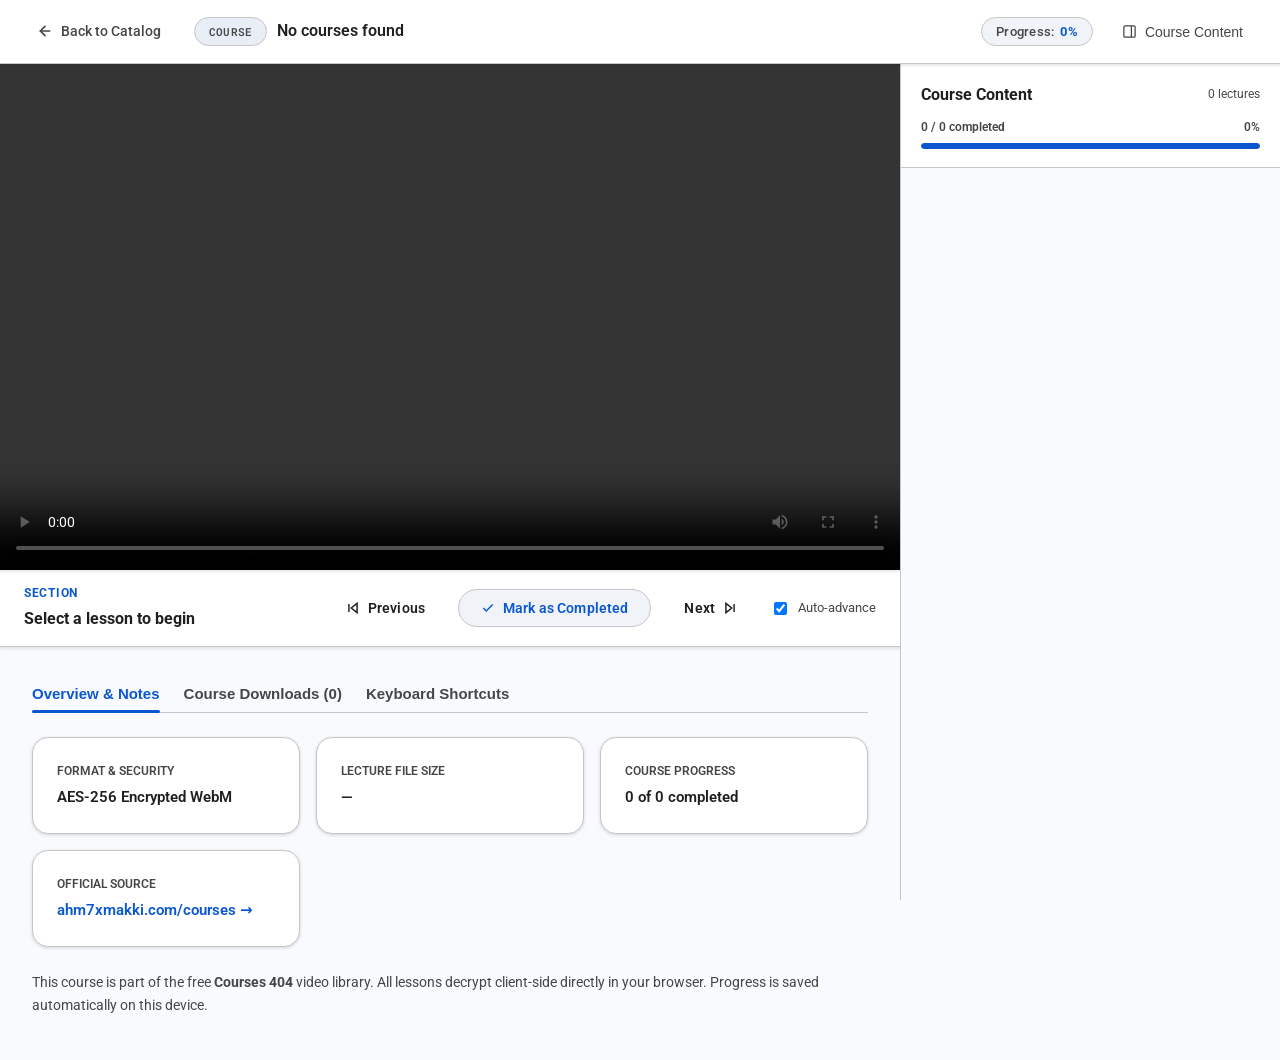
==== commit 995b0dda: "Fix video download protection and isolate decryption overlay per lesson" ====
--- a/docs/course.html
+++ b/docs/course.html
@@ -10,7 +10,7 @@
 
 <link rel="stylesheet" href="theme.css">
 </head>
-<body>
+<body oncontextmenu="return false;">
 
 <!-- ═══════════ TOP NAVIGATION ═══════════ -->
 <header class="top-nav">
@@ -39,8 +39,8 @@
 
   <!-- Left: Player Stage & Lesson Info -->
   <main class="classroom-main">
-    <div class="player-viewport" id="playerViewport">
-      <video id="videoPlayer" controls playsinline controlslist="nodownload"></video>
+    <div class="player-viewport" id="playerViewport" oncontextmenu="return false;" ondragstart="return false;">
+      <video id="videoPlayer" controls playsinline controlslist="nodownload noplaybackrate" disablepictureinpicture disableremoteplayback oncontextmenu="return false;" ondragstart="return false;"></video>
 
       <!-- Status / Decrypting Overlay -->
       <div class="player-overlay" id="playerOverlay" hidden>
@@ -254,6 +254,49 @@
 let currentLessonIndex = -1;
 let countdownTimer = null;
 
+/* ═══════════════ VIDEO DOWNLOAD PROTECTION ═══════════════ */
+// Block right-click / context menu, drag-and-drop, and save keys across all aspects
+function suppressEvent(e) {
+  e.preventDefault();
+  e.stopPropagation();
+  return false;
+}
+
+["contextmenu", "dragstart"].forEach(function (evt) {
+  window.addEventListener(evt, function (e) {
+    if (e.target.closest("#playerViewport") || e.target.closest("video") || e.target.closest(".classroom-main")) {
+      suppressEvent(e);
+    }
+  }, true);
+  playerViewport.addEventListener(evt, suppressEvent, true);
+  videoPlayer.addEventListener(evt, suppressEvent, true);
+});
+
+// Suppress right-click / secondary mouse button press in capturing phase
+playerViewport.addEventListener("pointerdown", function (e) {
+  if (e.button === 2) suppressEvent(e);
+}, true);
+playerViewport.addEventListener("mousedown", function (e) {
+  if (e.button === 2) suppressEvent(e);
+}, true);
+
+// Suppress keyboard shortcuts for Save (Ctrl+S / Cmd+S), View Source (Ctrl+U), and DevTools
+document.addEventListener("keydown", function (e) {
+  if ((e.ctrlKey || e.metaKey) && (e.key === "s" || e.key === "S" || e.key === "u" || e.key === "U")) {
+    suppressEvent(e);
+  }
+  if (e.key === "F12" || ((e.ctrlKey || e.metaKey) && e.shiftKey && (e.key === "I" || e.key === "i" || e.key === "J" || e.key === "j" || e.key === "C" || e.key === "c"))) {
+    suppressEvent(e);
+  }
+}, true);
+
+/* ═══════════════ PER-LESSON DECRYPTION & OVERLAY ENGINE ═══════════════ */
+
+// Registry of in-flight and completed lesson decryption tasks
+// key: lessonIndex -> { status: 'idle'|'loading'|'decrypting'|'ready'|'error', title, msg, pct, showSpinner, error, blobUrl }
+const lessonLoadState = new Map();
+const activeFetchPromises = new Map();
+
 function setOverlay(title, msg, pct, showSpinner) {
   playerOverlay.hidden = false;
   overlayTitle.textContent = title || "";
@@ -272,6 +315,141 @@
   manualBox.hidden = true;
 }
 
+function updateLessonSidebarBadge(index) {
+  const badge = document.getElementById("lessonStatusBadge-" + index);
+  if (!badge) return;
+  const state = lessonLoadState.get(index);
+  if (!state || state.status === "idle") {
+    badge.hidden = true;
+    return;
+  }
+  if (state.status === "loading" || state.status === "decrypting") {
+    badge.hidden = false;
+    badge.className = "lesson-status-badge loading";
+    const text = (typeof state.pct === "number" && state.pct >= 0)
+      ? (state.pct >= 99 ? "Decrypting…" : state.pct + "%")
+      : "Loading…";
+    badge.innerHTML = "<span class='badge-spinner'></span> " + text;
+  } else if (state.status === "ready") {
+    badge.hidden = false;
+    badge.className = "lesson-status-badge ready";
+    badge.textContent = "Ready ✓";
+  } else if (state.status === "error") {
+    badge.hidden = false;
+    badge.className = "lesson-status-badge error";
+    badge.textContent = "Failed ⚠";
+  }
+}
+
+function setLessonProgress(index, title, msg, pct, showSpinner) {
+  const existing = lessonLoadState.get(index) || {};
+  existing.status = (pct >= 99 || (title && title.toLowerCase().includes("decrypt"))) ? "decrypting" : "loading";
+  existing.title = title;
+  existing.msg = msg;
+  existing.pct = pct;
+  existing.showSpinner = showSpinner;
+  existing.error = null;
+  lessonLoadState.set(index, existing);
+
+  updateLessonSidebarBadge(index);
+
+  // CRITICAL: Only update the main player overlay if this lesson is CURRENTLY selected!
+  // If another lesson is selected (e.g. playing part 1), its playback and screen remain completely clean.
+  if (currentLessonIndex === index) {
+    setOverlay(title, msg, pct, showSpinner);
+  }
+}
+
+function onLessonDecrypted(index, blobUrl, autoPlayImmediately) {
+  const existing = lessonLoadState.get(index) || {};
+  existing.status = "ready";
+  existing.blobUrl = blobUrl;
+  existing.error = null;
+  lessonLoadState.set(index, existing);
+
+  updateLessonSidebarBadge(index);
+
+  // CRITICAL: Only update video player and hide overlay if this lesson is CURRENTLY selected!
+  if (currentLessonIndex === index) {
+    hideOverlay();
+    videoPlayer.src = blobUrl;
+    if (autoPlayImmediately !== false) {
+      videoPlayer.play().catch(function () {});
+    }
+  }
+}
+
+function onLessonDecryptError(index, asset, errorMsg) {
+  const existing = lessonLoadState.get(index) || {};
+  existing.status = "error";
+  existing.error = errorMsg;
+  lessonLoadState.set(index, existing);
+
+  updateLessonSidebarBadge(index);
+
+  // Only display the error dialog if this lesson is currently selected
+  if (currentLessonIndex === index) {
+    offerManualDecrypt(asset, errorMsg);
+  }
+}
+
+async function loadAndDecryptLesson(index, autoPlayImmediately) {
+  if (activeFetchPromises.has(index)) {
+    return activeFetchPromises.get(index);
+  }
+
+  const lesson = flatLessons[index];
+  const asset = lesson.asset;
+  const cacheKey = asset.name + "|" + asset.browser_download_url;
+
+  const loadPromise = (async function () {
+    if (DEMO_MODE) {
+      setLessonProgress(index, "Decrypting Lesson…", "Sample video decrypting locally", 50, true);
+      try {
+        const buf = CourseEngine.b64ToBytes(DEMO_ENC_DATA);
+        const plain = await CourseEngine.decryptEnc(buf, creds);
+        const blob = new Blob([plain], { type: "video/webm" });
+        const blobUrl = CourseEngine.cachePut(cacheKey, blob);
+        onLessonDecrypted(index, blobUrl, autoPlayImmediately);
+      } catch (err) {
+        onLessonDecryptError(index, asset, err.message);
+      }
+      return;
+    }
+
+    if (PROXY) {
+      setLessonProgress(index, "Downloading & Decrypting…", "Fetching lesson via media proxy…", 0, true);
+      try {
+        const buf = await CourseEngine.fetchWithProgress(
+          PROXY + "?url=" + encodeURIComponent(asset.browser_download_url),
+          function (pct) {
+            setLessonProgress(index, "Downloading & Decrypting…", "Downloaded " + pct + "% — decrypting in browser", pct, true);
+          }
+        );
+        if (!creds) throw new Error("Encryption key missing");
+        setLessonProgress(index, "Decrypting Lesson…", "Applying AES-256 decryption in browser…", 99, true);
+        const plain = await CourseEngine.decryptEnc(buf, creds);
+        if (!CourseEngine.isWebM(plain)) throw new Error("Corrupted or invalid WebM file");
+        const blob = new Blob([plain], { type: "video/webm" });
+        const blobUrl = CourseEngine.cachePut(cacheKey, blob);
+        onLessonDecrypted(index, blobUrl, autoPlayImmediately);
+      } catch (err) {
+        onLessonDecryptError(index, asset, err.message);
+      }
+      return;
+    }
+
+    onLessonDecryptError(index, asset, "Direct browser streaming is not configured on this host.");
+  })();
+
+  activeFetchPromises.set(index, loadPromise);
+  try {
+    await loadPromise;
+  } finally {
+    activeFetchPromises.delete(index);
+  }
+}
+
 /* ═══════════════ PLAYBACK & AUTO-ADVANCE ═══════════════ */
 
 async function playLessonAtIndex(index, autoPlayImmediately) {
@@ -301,10 +479,6 @@
 
   // Save last played
   CourseEngine.setLastPlayed(activeCourse.tag, asset.name, 0);
-
-  // Ready video
-  videoPlayer.pause();
-  videoPlayer.removeAttribute("src");
 
   // Unencrypted video stream directly
   if (!asset.enc) {
@@ -330,49 +504,24 @@
     return;
   }
 
-  // Demo bytes check
-  if (DEMO_MODE) {
-    setOverlay("Decrypting Lesson…", "Sample video decrypting locally", 50, true);
-    try {
-      const buf = CourseEngine.b64ToBytes(DEMO_ENC_DATA);
-      const plain = await CourseEngine.decryptEnc(buf, creds);
-      const blob = new Blob([plain], { type: "video/webm" });
-      const blobUrl = CourseEngine.cachePut(cacheKey, blob);
-      hideOverlay();
-      videoPlayer.src = blobUrl;
-      if (autoPlayImmediately !== false) videoPlayer.play().catch(function () {});
-    } catch (err) {
-      setOverlay("Decryption error", err.message, -1, false);
-    }
+  // Ready video for new lesson (pause/clear previous media while new one loads)
+  videoPlayer.pause();
+  videoPlayer.removeAttribute("src");
+
+  // Check if this lesson is already downloading/decrypting in background
+  const state = lessonLoadState.get(index);
+  if (state && (state.status === "loading" || state.status === "decrypting")) {
+    setOverlay(state.title, state.msg, state.pct, state.showSpinner);
     return;
   }
 
-  // Streaming via Proxy
-  if (PROXY) {
-    setOverlay("Downloading & Decrypting…", "Fetching lesson via media proxy…", 0, true);
-    try {
-      const buf = await CourseEngine.fetchWithProgress(
-        PROXY + "?url=" + encodeURIComponent(asset.browser_download_url),
-        function (pct) {
-          setOverlay("Downloading & Decrypting…", "Downloaded " + pct + "% — decrypting in browser", pct, true);
-        }
-      );
-      if (!creds) throw new Error("Encryption key missing");
-      const plain = await CourseEngine.decryptEnc(buf, creds);
-      if (!CourseEngine.isWebM(plain)) throw new Error("Corrupted or invalid WebM file");
-      const blob = new Blob([plain], { type: "video/webm" });
-      const blobUrl = CourseEngine.cachePut(cacheKey, blob);
-      hideOverlay();
-      videoPlayer.src = blobUrl;
-      if (autoPlayImmediately !== false) videoPlayer.play().catch(function () {});
-    } catch (err) {
-      offerManualDecrypt(asset, err.message);
-    }
+  if (state && state.status === "error") {
+    offerManualDecrypt(asset, state.error);
     return;
   }
 
-  // Offline / Manual Mode
-  offerManualDecrypt(asset, "Direct browser streaming is not configured on this host.");
+  // Otherwise, start downloading & decrypting this lesson
+  loadAndDecryptLesson(index, autoPlayImmediately);
 }
 
 function offerManualDecrypt(asset, reason) {
@@ -387,8 +536,9 @@
   const f = filePicker.files && filePicker.files[0];
   filePicker.value = "";
   if (!f || currentLessonIndex < 0) return;
-  const asset = flatLessons[currentLessonIndex].asset;
-  setOverlay("Decrypting selected file…", "Decrypting " + f.name + "…", 50, true);
+  const targetIndex = currentLessonIndex;
+  const asset = flatLessons[targetIndex].asset;
+  setLessonProgress(targetIndex, "Decrypting selected file…", "Decrypting " + f.name + "…", 50, true);
   try {
     const buf = await f.arrayBuffer();
     const plain = await CourseEngine.decryptEnc(buf, creds);
@@ -396,11 +546,9 @@
     const blob = new Blob([plain], { type: "video/webm" });
     const cacheKey = asset.name + "|" + asset.browser_download_url;
     const blobUrl = CourseEngine.cachePut(cacheKey, blob);
-    hideOverlay();
-    videoPlayer.src = blobUrl;
-    videoPlayer.play().catch(function () {});
+    onLessonDecrypted(targetIndex, blobUrl, true);
   } catch (err) {
-    setOverlay("Could not decrypt file", err.message, -1, false);
+    onLessonDecryptError(targetIndex, asset, err.message);
     manualBox.hidden = false;
   }
 });
@@ -554,6 +702,7 @@
         "<svg width='11' height='11' viewBox='0 0 24 24' fill='currentColor'><polygon points='5 3 19 12 5 21 5 3'></polygon></svg>" +
         "Playing" +
         "</span>" +
+        "<span class='lesson-status-badge' id='lessonStatusBadge-" + globalIdx + "' hidden></span>" +
         "<span>" + item.sizeText + "</span>" +
         (item.asset.enc ? "<span>· AES-256</span>" : "") +
         "</div>" +
@@ -578,6 +727,13 @@
       });
 
       ul.appendChild(li);
+
+      if (CourseEngine.blobCache.has(item.asset.name + "|" + item.asset.browser_download_url)) {
+        const existing = lessonLoadState.get(globalIdx) || {};
+        existing.status = "ready";
+        lessonLoadState.set(globalIdx, existing);
+      }
+      updateLessonSidebarBadge(globalIdx);
     });
 
     secWrap.appendChild(head);
--- a/docs/theme.css
+++ b/docs/theme.css
@@ -245,11 +245,6 @@
   text-decoration: none;
 }
 
-.site-nav a.active {
-  background: var(--md-sys-color-primary-container);
-  color: var(--md-sys-color-on-primary-container);
-  font-weight: 600;
-}
 
 .site-nav a.nav-cta {
   background: var(--md-sys-color-primary);
@@ -530,6 +525,7 @@
   text-transform: uppercase;
   font-size: 11px;
   width: fit-content;
+  margin-bottom: 14px;
 }
 
 .source-badge.wa {
@@ -1193,6 +1189,12 @@
   align-items: center;
   justify-content: center;
   box-shadow: var(--md-elevation-1);
+  -webkit-touch-callout: none !important;
+  -webkit-user-select: none !important;
+  -moz-user-select: none !important;
+  -ms-user-select: none !important;
+  user-select: none !important;
+  -webkit-user-drag: none !important;
 }
 
 #videoPlayer {
@@ -1202,6 +1204,63 @@
   background: #000000;
   outline: none;
   display: block;
+  -webkit-touch-callout: none !important;
+  -webkit-user-select: none !important;
+  -moz-user-select: none !important;
+  -ms-user-select: none !important;
+  user-select: none !important;
+  -webkit-user-drag: none !important;
+}
+
+/* Hide native download buttons across all browser engines */
+video::-webkit-media-controls-download-button,
+video::-internal-media-controls-download-button,
+video::-webkit-media-controls-overflow-menu-list-item:nth-child(n) {
+  display: none !important;
+}
+
+/* Sidebar per-lesson loading & cached badges */
+.lesson-status-badge {
+  display: inline-flex;
+  align-items: center;
+  gap: 4px;
+  padding: 1px 7px;
+  border-radius: var(--radius-full);
+  font-size: 11px;
+  font-weight: 600;
+  background: var(--md-sys-color-primary-container);
+  color: var(--md-sys-color-on-primary-container);
+  line-height: 1.4;
+  white-space: nowrap;
+}
+
+.lesson-status-badge[hidden] {
+  display: none !important;
+}
+
+.lesson-status-badge.loading {
+  background: var(--md-sys-color-primary-container);
+  color: var(--md-sys-color-on-primary-container);
+}
+
+.lesson-status-badge.ready {
+  background: var(--md-sys-color-success-container);
+  color: var(--md-sys-color-on-success-container);
+}
+
+.lesson-status-badge.error {
+  background: var(--md-sys-color-error-container);
+  color: var(--md-sys-color-on-error-container);
+}
+
+.badge-spinner {
+  width: 8px;
+  height: 8px;
+  border: 1.5px solid currentColor;
+  border-top-color: transparent;
+  border-radius: 50%;
+  animation: spin 0.7s linear infinite;
+  display: inline-block;
 }
 
 /* Overlays */
@@ -1515,7 +1574,7 @@
   padding-bottom: 8px;
 }
 
-.section-head {
+.section-group .section-head {
   padding: 10px 14px;
   background: var(--md-sys-color-surface-container);
   border-radius: var(--radius-sm);
@@ -1530,7 +1589,7 @@
   transition: var(--md-hover-transition);
 }
 
-.section-head:hover {
+.section-group .section-head:hover {
   background: var(--md-sys-color-surface-container-high);
 }
 
